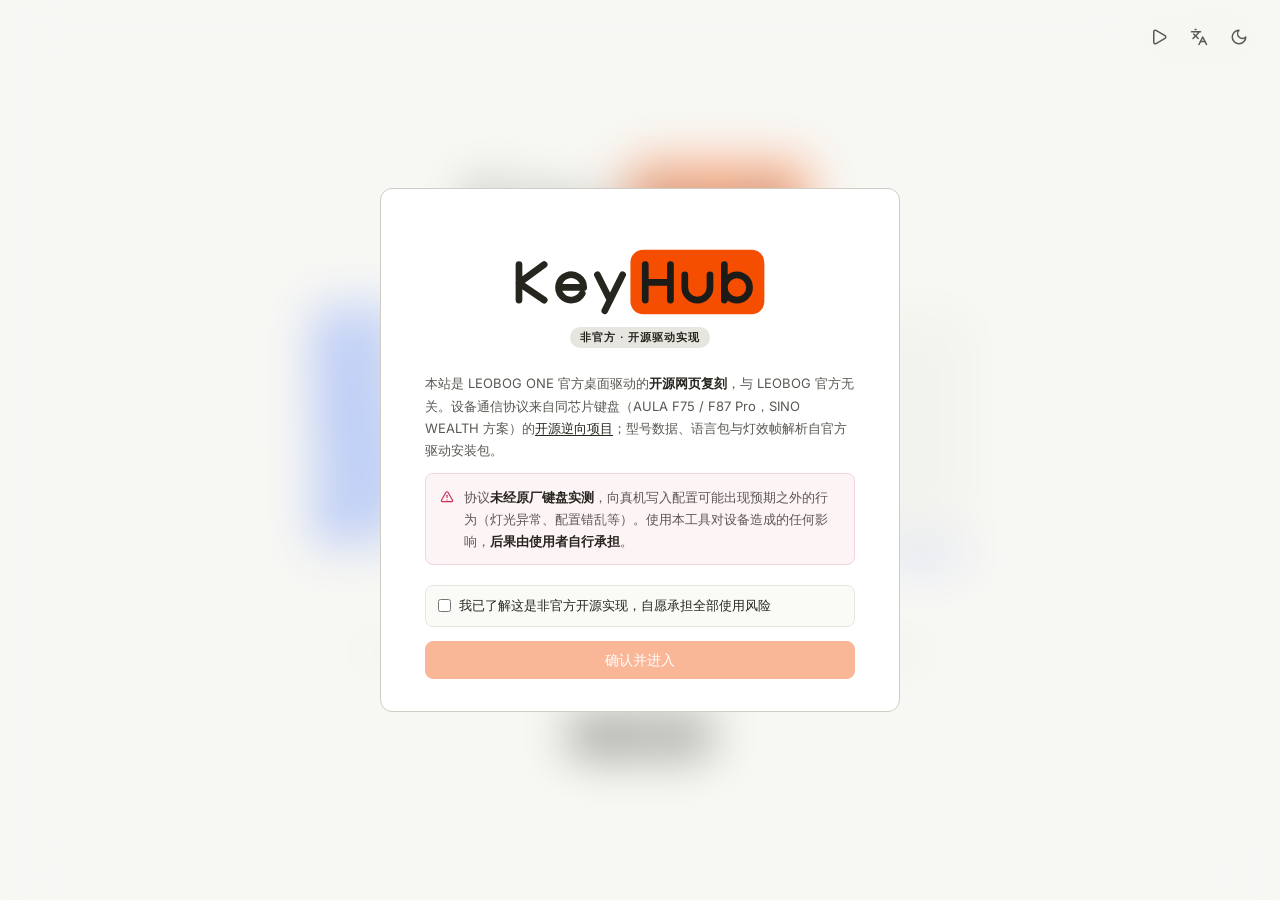
==== index.html @ 7d1648d8 "Initial commit" ====
<!DOCTYPE html>
<html lang="zh-CN">
<head>
<meta charset="UTF-8">
<meta name="viewport" content="width=device-width, initial-scale=1.0">
<title>KeyHub · LEOBOG ONE 网页驱动</title>
<link rel="icon" href="favicon.svg" type="image/svg+xml">
<link rel="icon" href="favicon.ico" sizes="16x24x32x48">
<link rel="apple-touch-icon" href="apple-touch-icon.png">
<link rel="manifest" href="manifest.webmanifest">
<meta name="theme-color" content="#f7f7f4">
<meta name="description" content="KeyHub — LEOBOG ONE 系列键盘的开源网页驱动（非官方），支持 WebHID 真机连接与灯效模拟。">
<link rel="preconnect" href="https://fonts.googleapis.com">
<link rel="preconnect" href="https://fonts.gstatic.com" crossorigin>
<link href="https://fonts.googleapis.com/css2?family=Inter:wght@400;500;600&family=JetBrains+Mono:wght@400;500&display=swap" rel="stylesheet">
<link rel="stylesheet" href="css/app.css">
<script>
// 先于渲染恢复夜间主题，避免暗色用户看到闪白
try {
  if (JSON.parse(localStorage.getItem('leobog-web-v1') || '{}').theme === 'dark')
    document.documentElement.dataset.theme = 'dark';
} catch (e) {}
</script>
</head>
<body>

<!-- 免责声明门：开源说明 + 风险确认，确认后才能进入型号选择。
     结构与各功能弹窗统一（modal-mask 毛玻璃遮罩 + modal 卡片），确认前不提供关闭途径 -->
<div id="gate" class="modal-mask">
  <div class="gate-top">
    <button id="gate-demo" class="icon-btn" type="button" title="演示模式" aria-haspopup="dialog"></button>
    <div class="lang-wrap">
      <button id="gate-lang" class="icon-btn" type="button" title="Language / 语言" aria-haspopup="menu"></button>
      <div class="lang-menu" role="menu">
        <button type="button" class="lang-item" data-lang="zh">简体中文 <span class="ck" data-icon="check"></span></button>
        <button type="button" class="lang-item" data-lang="en">English <span class="ck" data-icon="check"></span></button>
      </div>
    </div>
    <button id="gate-theme" class="icon-btn" type="button" title="日/夜间模式"></button>
  </div>
  <div class="modal gate-card">
    <h1 class="brand-lockup">
      <img src="assets/brand/logo-wide.svg" alt="KeyHub" class="brand-wide only-light">
      <img src="assets/brand/logo-wide-dark.svg" alt="" aria-hidden="true" class="brand-wide only-dark">
    </h1>
    <p class="gate-badge" id="gate-badge">非官方 · 开源驱动实现</p>
    <div class="gate-body">
      <p id="gate-desc">本站是 LEOBOG ONE 官方桌面驱动的<b>开源网页复刻</b>，与 LEOBOG 官方无关。设备通信协议来自同芯片键盘
        （AULA F75 / F87 Pro，SINO WEALTH 方案）的<a href="https://github.com/marcoslor/Aula-F87-Controller"
        target="_blank" rel="noreferrer">开源逆向项目</a>；型号数据、语言包与灯效帧解析自官方驱动安装包。</p>
      <p class="gate-warn"><span data-icon="triangleAlert"></span>
        <span id="gate-warn-text">协议<b>未经原厂键盘实测</b>，向真机写入配置可能出现预期之外的行为（灯光异常、配置错乱等）。
        使用本工具对设备造成的任何影响，<b>后果由使用者自行承担</b>。</span></p>
    </div>
    <label class="gate-agree">
      <input type="checkbox" id="gate-agree">
      <span id="gate-agree-text">我已了解这是非官方开源实现，自愿承担全部使用风险</span>
    </label>
    <button id="gate-enter" class="btn primary" disabled>确认并进入</button>
  </div>
</div>

<!-- 主页：连接中心（键盘动画 + 添加新设备向导）。常驻渲染在底层，门禁页以磨砂玻璃浮于其上 -->
<div id="welcome" class="welcome">
  <div class="welcome-top">
    <button id="welcome-demo" class="icon-btn" type="button" title="演示模式" aria-haspopup="dialog"></button>
    <div class="lang-wrap">
      <button id="welcome-lang" class="icon-btn" type="button" title="Language / 语言" aria-haspopup="menu"></button>
      <div id="lang-menu" class="lang-menu" role="menu">
        <button type="button" class="lang-item" data-lang="zh">简体中文 <span class="ck" data-icon="check"></span></button>
        <button type="button" class="lang-item" data-lang="en">English <span class="ck" data-icon="check"></span></button>
      </div>
    </div>
    <button id="welcome-theme" class="icon-btn" type="button" title="日/夜间模式"></button>
  </div>
  <div class="welcome-inner">
    <div class="welcome-head">
      <h1 class="brand-lockup">
        <img src="assets/brand/logo-wide.svg" alt="KeyHub" class="brand-wide only-light">
        <img src="assets/brand/logo-wide-dark.svg" alt="" aria-hidden="true" class="brand-wide only-dark">
      </h1>
    </div>
    <div id="conn-hero" class="conn-hero"></div>
  </div>
</div>

<!-- 主界面 -->
<div id="app" class="app hidden">
  <aside class="sidebar">
    <svg class="logo" viewBox="0 0 128 128" role="img" aria-label="KeyHub" title="返回型号选择"><rect x="0" y="0" width="128" height="128" rx="28" fill="var(--mark-tile,#26251e)"/><path d="M 10.5 -21.5 L 10.5 89.5 M 10.5 36 L 89.5 -21.5 M 10.5 36 L 89.5 89.5" transform="translate(24.73 32.26) scale(0.227)" fill="none" stroke="var(--mark-key,#f7f7f4)" stroke-width="21" stroke-linecap="round" stroke-linejoin="round"/><path d="M 21 50 L 79 50 M 84.88 68.54 A 39.5 39.5 0 1 1 89.5 50" transform="translate(52.88 32.26) scale(0.227)" fill="none" stroke="var(--mark-key,#f7f7f4)" stroke-width="21" stroke-linecap="round" stroke-linejoin="round"/><path d="M 10.5 10.5 L 50 89.5 M 89.5 10.5 L 33.5 122.5" transform="translate(80.57 32.26) scale(0.227)" fill="none" stroke="var(--mark-key,#f7f7f4)" stroke-width="21" stroke-linecap="round" stroke-linejoin="round"/><rect x="19.72" y="67.96" width="88.56" height="44" rx="11" fill="var(--primary,#f54e00)"/><path d="M 10.5 -21.5 L 10.5 89.5 M 89.5 -21.5 L 89.5 89.5 M 10.5 34 L 89.5 34" transform="translate(29.72 83.27) scale(0.197)" fill="none" stroke="#1c1b18" stroke-width="21" stroke-linecap="round" stroke-linejoin="round"/><path d="M 10.5 10.5 L 10.5 50 M 89.5 50 A 39.5 39.5 0 0 1 10.5 50 M 89.5 50 L 89.5 10.5" transform="translate(54.15 83.27) scale(0.197)" fill="none" stroke="#1c1b18" stroke-width="21" stroke-linecap="round" stroke-linejoin="round"/><path d="M 10.5 -21.5 L 10.5 89.5 M 50 10.5 A 39.5 39.5 0 0 1 50 89.5 A 39.5 39.5 0 0 1 50 10.5" transform="translate(78.58 83.27) scale(0.197)" fill="none" stroke="#1c1b18" stroke-width="21" stroke-linecap="round" stroke-linejoin="round"/></svg>
    <nav id="nav" class="nav"></nav>
    <div class="sidebar-foot">
      <button id="btn-debug" class="dbg-btn" title="HID 控制台">HID</button>
    </div>
  </aside>

  <main class="main">
    <header class="topbar">
      <div class="topbar-model">
        <span id="tb-model-name">—</span>
        <span id="tb-mode" class="tb-mode hidden"></span>
        <span id="tb-model-sub" class="dim"></span>
      </div>
      <div class="topbar-right">
        <div class="lang-wrap">
          <button id="app-lang" class="icon-btn" type="button" title="Language / 语言" aria-haspopup="menu"></button>
          <div class="lang-menu" role="menu">
            <button type="button" class="lang-item" data-lang="zh">简体中文 <span class="ck" data-icon="check"></span></button>
            <button type="button" class="lang-item" data-lang="en">English <span class="ck" data-icon="check"></span></button>
          </div>
        </div>
        <button id="btn-theme" class="icon-btn" title="切换日/夜间模式"></button>
        <button id="btn-back" class="icon-btn" title="返回型号选择"></button>
      </div>
    </header>

    <section class="kb-stage">
      <div class="kb-card"><div id="kb-view"></div></div>
    </section>

    <section id="page" class="page"></section>
  </main>
</div>

<!-- HID 控制台（专业用户调试台：监视/过滤 + 报文构造发送 + 只读探针） -->
<div id="debug-drawer" class="debug-drawer hidden">
  <div class="dbg-head">
    <b>HID 控制台</b>
    <span id="dbg-status" class="dbg-status"></span>
    <span class="dbg-flex"></span>
    <button id="dbg-float" class="ghost-btn" title="悬浮为可拖动小窗"><span data-icon="pip"></span></button>
    <button id="dbg-copy" class="ghost-btn" title="复制可见日志"><span data-icon="copy"></span></button>
    <button id="dbg-dl" class="ghost-btn" title="导出完整日志（.log）"><span data-icon="download"></span></button>
    <button id="dbg-clear" class="ghost-btn" title="清空日志"><span data-icon="eraser"></span></button>
    <button id="dbg-close" class="ghost-btn"><span data-icon="x"></span></button>
  </div>
  <div class="dbg-toolbar">
    <div id="dbg-kinds" class="dbg-kinds"></div>
    <input id="dbg-search" class="inp dbg-search" type="search" placeholder="筛选…">
    <label class="dbg-follow"><input type="checkbox" id="dbg-follow" checked>跟随</label>
    <span id="dbg-count" class="dbg-count"></span>
  </div>
  <pre id="dbg-log" class="dbg-log"></pre>
  <div class="dbg-compose">
    <div class="dbg-row">
      <select id="dbg-mode" class="inp dbg-sel" title="发送模式"></select>
      <select id="dbg-target" class="inp dbg-sel" title="发送目标接口"></select>
      <input id="dbg-input" class="inp dbg-inp" type="text" spellcheck="false" autocomplete="off">
      <button id="dbg-send" class="btn">发送</button>
    </div>
    <div class="dbg-row">
      <span id="dbg-preview" class="dbg-preview"></span>
      <label class="dbg-follow" id="dbg-readback-wrap"><input type="checkbox" id="dbg-readback" checked>读回应答</label>
    </div>
    <div class="dbg-row">
      <span class="dim dbg-quick-label">只读探针</span>
      <span id="dbg-probes" class="dbg-probes"></span>
    </div>
  </div>
</div>

<div id="toast" class="toast hidden"></div>

<script type="module" src="js/main.js"></script>
</body>
</html>
---- css/app.css ----
/* ============================================================
   LEOBOG ONE Web Driver — 主题令牌取自 DESIGN.md（Cursor 编辑风）
   暖奶油画布 · 墨色文字 · Cursor 橙唯一强调 · 细线无阴影
   ============================================================ */
:root {
  /* Surface */
  --canvas: #f7f7f4;
  --canvas-soft: #fafaf7;
  --card: #ffffff;
  --surface-strong: #e6e5e0;
  /* Hairlines */
  --hairline: #e6e5e0;
  --hairline-soft: #efeee8;
  --hairline-strong: #cfcdc4;
  /* Text */
  --ink: #26251e;
  --body: #5a5852;
  --muted: #807d72;
  --muted-soft: #a09c92;
  --on-primary: #ffffff;
  /* Brand & semantic */
  --primary: #f54e00;
  --primary-active: #d04200;
  --mark-tile: #26251e;  /* 侧栏方标 tile（assets/brand/mark-inline.svg 内联用） */
  --mark-key: #f7f7f4;   /* 方标上的 Key 字 */
  --success: #1f8a65;
  --warn: #9a6700;
  --error: #cf2d56;
  /* Type */
  --font-sans: "Inter", "Inter Variable", system-ui, "Helvetica Neue", "PingFang SC", "Microsoft YaHei", sans-serif;
  --font-mono: "JetBrains Mono", ui-monospace, Consolas, monospace;
  /* Radius */
  --r-xs: 4px; --r-sm: 6px; --r-md: 8px; --r-lg: 12px; --r-pill: 9999px;

  color-scheme: light;
}

/* ---------- 夜间主题（暖黑，同一令牌体系） ---------- */
:root[data-theme="dark"] {
  --canvas: #1c1b18;
  --canvas-soft: #22211d;
  --card: #26251f;
  --surface-strong: #3a3830;
  --hairline: #35332c;
  --hairline-soft: #2c2a25;
  --hairline-strong: #4d4a40;
  --ink: #e9e7de;
  --body: #b6b3a8;
  --muted: #8b887d;
  --muted-soft: #6e6b61;
  --on-primary: #ffffff;
  --primary: #ff5c14;
  --primary-active: #ff7238;
  --mark-tile: #3a3830;
  --mark-key: #e9e7de;
  --success: #3dbd8f;
  --warn: #d9a72e;
  --error: #e35d7f;

  color-scheme: dark;
}
* { box-sizing: border-box; margin: 0; padding: 0; user-select: none; }
html, body { height: 100%; }
body {
  background: var(--canvas);
  color: var(--body);
  font: 14px/1.5 var(--font-sans);
  overflow: hidden;
  -webkit-font-smoothing: antialiased;
}
.hidden { display: none !important; }
.dim { color: var(--muted); font-size: 12px; }
svg.ic { flex: none; vertical-align: -2px; }

/* ---------- 控件 ---------- */
.btn {
  display: inline-flex; align-items: center; justify-content: center; gap: 7px;
  background: var(--card);
  color: var(--ink);
  border: 1px solid var(--hairline-strong);
  border-radius: var(--r-md);
  padding: 6px 14px;
  min-height: 32px;
  cursor: pointer;
  font: 500 13px/1 var(--font-sans);
  transition: border-color .12s, background .12s;
}
.btn:hover { border-color: var(--ink); }
.btn:active { background: var(--canvas-soft); }
.btn.primary {
  background: var(--primary);
  border-color: var(--primary);
  color: var(--on-primary);
}
.btn.primary:hover { background: var(--primary-active); border-color: var(--primary-active); }
.btn.danger { color: var(--error); }
.btn.danger:hover { border-color: var(--error); }
.btn:disabled { opacity: .4; cursor: default; pointer-events: none; }
.ghost-btn {
  display: inline-flex; align-items: center; gap: 6px;
  background: none; border: none; color: var(--muted);
  padding: 4px 8px; border-radius: var(--r-sm); cursor: pointer;
  font: 500 13px/1.4 var(--font-sans);
}
.ghost-btn:hover { color: var(--ink); background: var(--surface-strong); }
.sel, .inp {
  background: var(--card); color: var(--ink);
  border: 1px solid var(--hairline-strong); border-radius: var(--r-md);
  padding: 7px 10px; font: 400 13px/1.4 var(--font-sans); outline: none;
  user-select: text;
}
.sel:focus, .inp:focus { border-color: var(--ink); }
input[type="range"] { accent-color: var(--primary); cursor: pointer; }
input[type="checkbox"] { accent-color: var(--primary); }
input[type="color"].color-well {
  padding: 0; border-radius: var(--r-md); overflow: hidden;
}
.color-well::-webkit-color-swatch-wrapper { padding: 0; }
.color-well::-webkit-color-swatch { border: 1px solid var(--hairline-strong); border-radius: var(--r-md); }

/* 滑条行 */
.slider-row { display: flex; align-items: center; gap: 10px; margin: 9px 0; }
.slider-row label { width: 56px; flex: none; font-size: 13px; color: var(--ink); }
.slider-row input[type="range"] { flex: 1; }
.slider-row .val { width: 34px; text-align: center; font: 400 12px var(--font-mono); color: var(--ink); }
.slider-row .btn { min-height: 30px; padding: 4px 10px; }

/* ---------- 免责声明门 ---------- */
/* 门禁即弹窗：与其他功能弹窗共用 modal-mask（毛玻璃遮罩）+ modal（卡片）。
   底下的 #welcome 连接中心常驻渲染，透过毛玻璃隐约可见；确认前遮罩不可点击关闭 */
.gate-top {
  position: absolute; top: 20px; right: 24px;
  display: flex; align-items: center; gap: 6px;
}
.modal.gate-card {
  width: min(600px, calc(100vw - 48px)); min-width: 0;
  max-height: 86vh; overflow: auto;
  padding: 40px 44px 32px;
  text-align: center;
}
.gate-card h1 { margin-top: 20px; }
.gate-card h1 .brand-wide { width: min(250px, 72%); }
.gate-badge {
  display: inline-block;
  font: 600 11px/1.4 var(--font-sans); letter-spacing: 0.88px; text-transform: uppercase;
  padding: 3px 10px; border-radius: var(--r-pill);
  background: var(--surface-strong); color: var(--ink);
  margin-top: 12px;
}
.gate-body { text-align: left; margin-top: 24px; font-size: 13px; line-height: 1.7; color: var(--body); }
.gate-body b { color: var(--ink); }
.gate-body a { color: var(--ink); text-decoration: underline; text-underline-offset: 2px; }
.gate-body a:hover { color: var(--primary); }
.gate-warn {
  display: flex; gap: 10px; align-items: flex-start;
  margin-top: 12px; padding: 12px 14px;
  border: 1px solid #f2d3dc; border-radius: var(--r-md);
  background: #fdf4f6; color: var(--body);
}
:root[data-theme="dark"] .gate-warn { border-color: #5c3543; background: #322028; }
.gate-warn svg.ic { color: var(--error); margin-top: 3px; }
.gate-agree {
  display: flex; gap: 8px; align-items: center;
  margin-top: 20px; padding: 10px 12px;
  border: 1px solid var(--hairline); border-radius: var(--r-md);
  background: var(--canvas-soft);
  font-size: 13px; color: var(--ink);
  cursor: pointer; text-align: left;
}
.gate-agree:hover { border-color: var(--hairline-strong); }
.gate-card .btn.primary { width: 100%; min-height: 38px; margin-top: 14px; font-size: 14px; }

/* ---------- 欢迎页 ---------- */
.welcome {
  height: 100%; overflow: auto;
  position: relative;
  display: flex; flex-direction: column; /* 内容不足一屏时垂直居中，超出时可滚动（margin:auto 不会裁顶） */
  background: var(--canvas);
}
.welcome-top {
  position: absolute; top: 20px; right: 24px;
  display: flex; align-items: center; gap: 6px;
}
/* 右上角统一小图标按钮（演示 / 语言 / 日夜间 / 返回型号）：门禁页、主页、应用顶栏三处共用 */
.icon-btn {
  position: relative;
  display: inline-flex; align-items: center; justify-content: center;
  width: 34px; height: 34px; border: none; border-radius: var(--r-sm);
  background: none; color: var(--body); cursor: pointer;
  transition: color .12s, background .12s;
}
.icon-btn:hover { color: var(--ink); background: var(--surface-strong); }
.lang-wrap { position: relative; }
.lang-menu {
  position: absolute; right: 0; top: calc(100% + 6px);
  display: none; flex-direction: column; gap: 1px;
  min-width: 150px; padding: 4px;
  background: var(--card); border: 1px solid var(--hairline-strong); border-radius: var(--r-md);
  z-index: 30;
}
.lang-menu.open { display: flex; }
.lang-item {
  display: flex; align-items: center; justify-content: space-between; gap: 14px;
  padding: 7px 10px; border: none; background: none; border-radius: var(--r-sm);
  font: 500 13px/1.4 var(--font-sans); color: var(--body); cursor: pointer; text-align: left;
}
.lang-item:hover { background: var(--canvas-soft); color: var(--ink); }
.lang-item.on { color: var(--ink); }
.lang-item .ck { visibility: hidden; color: var(--ink); display: inline-flex; }
.lang-item.on .ck { visibility: visible; }
.welcome-inner { width: 100%; max-width: 1128px; margin: auto; padding: 44px 24px 52px; }
.welcome-head { text-align: center; margin-bottom: 40px; }
/* 品牌横标（assets/brand/logo-wide.svg，浅/深底两版随主题切换） */
.brand-lockup { margin: 0; }
.brand-wide { display: block; width: min(340px, 82%); height: auto; margin: 0 auto; }
.only-dark { display: none; }
:root[data-theme="dark"] .only-light { display: none; }
:root[data-theme="dark"] .only-dark { display: block; }
.welcome-head .brand-lockup { margin-top: 26px; }

/* ---------- 主页连接中心（添加新设备） ---------- */
.conn-hero { display: flex; flex-direction: column; align-items: center; text-align: center; }
.conn-visual { width: min(680px, 100%); }
.conn-visual canvas { display: block; width: 100%; }
.conn-actions { display: flex; flex-direction: column; align-items: center; gap: 10px; margin-top: 32px; }
.conn-cta {
  display: inline-flex; align-items: center; justify-content: center; gap: 8px;
  background: var(--ink); color: var(--canvas);
  border: none; border-radius: var(--r-pill);
  padding: 11px 26px; min-height: 40px; cursor: pointer;
  font: 600 14px/1 var(--font-sans);
  transition: transform .12s, background .12s;
}
.conn-cta:hover:not(:disabled) { transform: translateY(-1px); background: color-mix(in srgb, var(--ink) 86%, var(--canvas)); }
.conn-cta:disabled { opacity: .65; cursor: default; }
.conn-title { color: var(--ink); font: 600 20px/1.4 var(--font-sans); letter-spacing: -0.2px; margin-top: 28px; }
.conn-hint { color: var(--muted); font-size: 13px; line-height: 1.7; max-width: 580px; margin-top: 8px; }
/* 有设备态：提示跟在 CTA 后作脚注，与按钮拉开一档 */
.conn-actions + .conn-hint { margin-top: 12px; }

/* 设备卡片列表（主页已添加的设备） */
.device-grid {
  display: flex; flex-wrap: wrap; justify-content: center;
  gap: 20px; width: min(1240px, 100%);
}
.device-card {
  flex: 1 1 400px; max-width: 620px;
  background: var(--card); border: 1px solid var(--hairline); border-radius: var(--r-lg);
  overflow: hidden; cursor: pointer; transition: border-color .15s;
}
.device-card:hover { border-color: var(--ink); }
.dc-img {
  height: 300px; display: flex; align-items: center; justify-content: center;
  background: var(--canvas-soft); border-bottom: 1px solid var(--hairline-soft);
}
.dc-img img { max-height: 84%; max-width: 84%; object-fit: contain; }
.dc-body { padding: 18px 20px 16px; }
.dc-top { display: flex; align-items: center; justify-content: space-between; gap: 8px; }
.dc-title { display: flex; align-items: baseline; gap: 9px; min-width: 0; flex: 1; }
.dc-name { color: var(--ink); font: 600 20px/1.3 var(--font-sans); flex: none; }
/* 演示设备卡片标签：与普通卡片同款式，仅多一枚中性小药丸 */
.dc-tag {
  flex: none; padding: 2px 8px; border-radius: var(--r-pill);
  background: var(--surface-strong); color: var(--ink);
  font: 500 11px/1.4 var(--font-sans);
}
/* 顶栏会话模式标签：演示会话（模拟器）显示，真机会话隐藏——与卡片演示标签同款式 */
.tb-mode {
  flex: none; padding: 2px 8px; border-radius: var(--r-pill);
  background: var(--surface-strong); color: var(--ink);
  font: 500 11px/1.4 var(--font-sans);
}
.dc-x {
  display: inline-flex; align-items: center; justify-content: center;
  width: 26px; height: 26px; border: none; border-radius: var(--r-sm);
  background: none; color: var(--muted); cursor: pointer;
  opacity: 0; transition: opacity .12s, color .12s, background .12s;
}
.device-card:hover .dc-x { opacity: 1; }
.dc-x:hover { color: var(--error); background: var(--surface-strong); }
.dc-meta { display: flex; align-items: center; gap: 10px; margin-top: 10px; }
.dc-icons { display: inline-flex; align-items: center; gap: 10px; color: var(--ink); flex: none; }
.dc-batt { display: inline-flex; align-items: center; gap: 4px; color: var(--muted); }
.dc-batt .dc-batt-pct { font: 500 12px/1 var(--font-mono); }
.dc-sub { color: var(--muted); font-size: 13px; overflow: hidden; text-overflow: ellipsis; white-space: nowrap; min-width: 0; }

/* ---------- 添加设备向导 ---------- */
/* max-width 必须显式覆盖 .modal 的 520px，否则 width:min(680px,…) 被压住不生效 */
.modal.wizard {
  position: relative; width: min(680px, 94vw); max-width: min(680px, 94vw);
  max-height: 86vh; overflow: auto; padding: 24px;
}
.wizard h4 { display: flex; align-items: center; justify-content: space-between; }
.wiz-note { color: var(--body); font-size: 13px; line-height: 1.6; margin: -4px 0 0; }
/* 向导右上角 HID 日志气泡：锚在弹窗头部下方，盖在型号网格上 */
.bug-bubble {
  position: absolute; top: 48px; right: 16px; z-index: 5;
  width: min(460px, calc(100% - 32px));
  display: flex; flex-direction: column;
  background: var(--card); border: 1px solid var(--hairline-strong); border-radius: var(--r-md);
}
.bug-head { display: flex; align-items: center; gap: 8px; padding: 7px 8px 7px 14px; border-bottom: 1px solid var(--hairline); }
.bug-head b { color: var(--ink); font: 600 11px/1.4 var(--font-sans); letter-spacing: 0.88px; text-transform: uppercase; }
.bug-log { flex: none; height: 280px; }
.ghost-btn.on { color: var(--primary); }
.wiz-step { margin-top: 20px; }
.wiz-label {
  display: flex; align-items: center; gap: 8px; margin-bottom: 12px;
  color: var(--ink); font: 600 11px/1.4 var(--font-sans);
  letter-spacing: 0.88px; text-transform: uppercase;
}
.step-no {
  display: inline-flex; align-items: center; justify-content: center;
  width: 17px; height: 17px; border-radius: 50%;
  background: var(--ink); color: var(--canvas);
  font: 600 10px/1 var(--font-sans); font-style: normal; letter-spacing: 0;
}
.wiz-models { display: grid; grid-template-columns: repeat(auto-fill, minmax(168px, 1fr)); gap: 10px; }
.wiz-model {
  display: flex; flex-direction: column; align-items: center; gap: 2px;
  padding: 12px 8px 11px; cursor: pointer;
  background: var(--canvas-soft); border: 1px solid var(--hairline); border-radius: var(--r-md);
  font-family: inherit;
}
.wiz-model img { height: 52px; object-fit: contain; border-radius: var(--r-xs); }
.wiz-model b { color: var(--ink); font: 600 13px/1.5 var(--font-sans); }
.wiz-model span { color: var(--muted); font-size: 11px; text-align: center; }
.wiz-model:hover { border-color: var(--hairline-strong); }
.wiz-model.on { border-color: var(--ink); outline: 1px solid var(--ink); background: var(--card); }
.wiz-model.hot { border-color: var(--primary); }
.conn-spin {
  width: 14px; height: 14px; border-radius: 50%;
  border: 2px solid color-mix(in srgb, var(--canvas) 30%, transparent);
  border-top-color: var(--canvas);
  animation: conn-rot .7s linear infinite;
}
@keyframes conn-rot { to { transform: rotate(360deg); } }

/* 手动向导连接状态行（重连后刷新） */
.wiz-conn { display: flex; align-items: center; gap: 10px; color: var(--muted); font-size: 12px; margin-top: -2px; }
.wiz-conn .dc-icons { color: var(--ink); }

/* 识别结果确认框 */
.cfm-body { display: flex; gap: 18px; align-items: center; }
.cfm-img {
  width: 200px; height: 120px; flex: none;
  display: flex; align-items: center; justify-content: center;
  background: var(--canvas-soft); border: 1px solid var(--hairline); border-radius: var(--r-md);
}
.cfm-img img { max-width: 90%; max-height: 90%; object-fit: contain; }
.cfm-info { display: flex; flex-direction: column; gap: 5px; min-width: 0; }
.cfm-name { color: var(--ink); font: 600 18px/1.3 var(--font-sans); }
.cfm-kv { display: flex; align-items: center; gap: 10px; margin-top: 2px; }
.cfm-name-str { color: var(--muted); font-size: 12px; margin-top: 2px; overflow: hidden; text-overflow: ellipsis; white-space: nowrap; }
.wiz-chans { display: flex; flex-direction: column; gap: 6px; }
.wiz-chan {
  display: flex; align-items: center; gap: 9px;
  padding: 9px 12px; cursor: pointer;
  background: var(--canvas-soft); border: 1px solid var(--hairline); border-radius: var(--r-md);
  font-size: 13px; color: var(--ink);
}
.wiz-chan:hover { border-color: var(--hairline-strong); }
.wiz-chan.on, .wiz-chan:has(input:checked) { border-color: var(--ink); }
.wiz-chan input { accent-color: var(--primary); margin: 0; }
.wiz-chan .wc-desc { margin-left: auto; color: var(--muted); font: 400 11px/1.5 var(--font-mono); text-align: right; }
.wiz-chan.off { opacity: .55; cursor: default; }
.wiz-warn { margin-bottom: 8px; font-size: 12px; }
.wiz-foot { display: flex; align-items: center; gap: 8px; margin-top: 24px; }

/* ---------- 主布局 ---------- */
.app { display: flex; height: 100%; }
.sidebar {
  width: 64px; flex: none; background: var(--canvas);
  border-right: 1px solid var(--hairline);
  display: flex; flex-direction: column; align-items: center;
  padding: 12px 0;
}
.logo { /* 侧栏品牌方标：内联 SVG（assets/brand/mark-inline.svg 的拷贝），tile/字色随主题 */
  width: 38px; height: 38px;
  cursor: pointer; margin-bottom: 20px; display: block;
}
.nav { flex: 1; display: flex; flex-direction: column; gap: 4px; width: 100%; align-items: center; }
.nav-btn {
  width: 52px; height: 48px; border: none; border-radius: var(--r-md);
  background: none; color: var(--muted); cursor: pointer;
  display: flex; flex-direction: column; align-items: center; justify-content: center; gap: 3px;
  font: 500 10px/1 var(--font-sans);
}
.nav-btn svg.ic { width: 18px; height: 18px; }
.nav-btn:hover { color: var(--ink); background: var(--surface-strong); }
.nav-btn.on { color: var(--canvas); background: var(--ink); }
.sidebar-foot { display: flex; flex-direction: column; align-items: center; gap: 8px; padding-top: 8px; }
.dbg-btn {
  width: 52px; border: 1px solid var(--hairline); background: none; color: var(--muted);
  border-radius: var(--r-md); font: 600 11px/1 var(--font-mono); padding: 8px 0; cursor: pointer;
}
.dbg-btn:hover, .dbg-btn.on { color: var(--ink); border-color: var(--ink); }

.main { flex: 1; display: flex; flex-direction: column; min-width: 0; }
.topbar {
  height: 56px; flex: none; display: flex; align-items: center; justify-content: space-between;
  padding: 0 20px; border-bottom: 1px solid var(--hairline); background: var(--canvas);
}
.topbar-model { display: flex; align-items: baseline; gap: 10px; }
.topbar-model #tb-model-name { color: var(--ink); font: 600 16px/1.4 var(--font-sans); }
.topbar-right { display: flex; align-items: center; gap: 10px; }

/* 键盘展示卡片（ide-mockup-card 语义：白卡 + 细线 + 12px 圆角，无阴影） */
.kb-stage {
  flex: 1; min-height: 0; display: flex; align-items: center; justify-content: center;
  background: var(--canvas); position: relative; padding: 20px; overflow: auto;
}
.kb-card {
  background: var(--card);
  border: 1px solid var(--hairline);
  border-radius: var(--r-lg);
  padding: 20px;
  max-width: 100%; max-height: 100%;
  display: flex; align-items: center; justify-content: center;
}
#kb-view {
  display: flex; align-items: center; justify-content: center;
  min-height: 0;
}
.kb-view { position: relative; }
.kb-view img.kb-img { display: block; width: 100%; height: 100%; user-select: none; -webkit-user-drag: none; border-radius: var(--r-sm); }
.kb-view canvas { position: absolute; inset: 0; width: 100%; height: 100%; pointer-events: none; } /* canvas 有固有尺寸，inset:0 不会自动拉伸，必须显式 100% */
.kb-view .klayer { position: absolute; top: 0; left: 0; transform-origin: 0 0; } /* 尺寸=底图原始像素，由 render.js 按 s 整体 scale */
.kkey { position: absolute; border-radius: 4px; cursor: pointer; }
.kkey:hover { outline: 1.5px solid rgba(38,37,30,.75); outline-offset: -1.5px; }
.kkey.sel { outline: 2px solid var(--primary); outline-offset: -2px; }
.kkey.paint:hover { outline-color: var(--primary); }
.kkey.fnmark::after {
  content: attr(data-fn); position: absolute; left: 50%; bottom: 1px; transform: translateX(-50%);
  font: 600 8px/1.2 var(--font-sans); color: var(--ink); background: rgba(247,247,244,.85);
  padding: 0 2px; border-radius: 2px; pointer-events: none; white-space: nowrap; max-width: 100%; overflow: hidden;
}
.kb-hint {
  position: absolute; left: 50%; bottom: 8px; transform: translateX(-50%);
  background: var(--ink); color: var(--canvas); font-size: 11px;
  padding: 3px 10px; border-radius: var(--r-pill); pointer-events: none; white-space: nowrap;
}

/* ---------- 功能面板 ---------- */
.page {
  flex: none; height: 320px; background: var(--canvas);
  border-top: 1px solid var(--hairline); overflow: auto;
}
.page-inner { padding: 16px 20px; height: 100%; display: flex; flex-direction: column; }
.page h3 {
  color: var(--ink); font: 600 11px/1.4 var(--font-sans);
  letter-spacing: 0.88px; text-transform: uppercase;
  margin-bottom: 10px;
}
.cols { display: flex; gap: 28px; flex-wrap: wrap; min-height: 0; }
.col { min-width: 200px; }
.col.wide { flex: 1; }
/* 灯光页：调节列定宽防滑条被拉长；颜色列收缩到内容宽 */
.light-cols .col-color { flex: none; min-width: 0; }
.light-cols .col-adjust { flex: none; width: 300px; min-width: 0; }

/* 灯效列表 */
.fx-list { display: flex; flex-direction: column; gap: 2px; max-height: 250px; overflow: auto; width: 176px; }
.fx-item {
  display: flex; align-items: center; justify-content: space-between; gap: 6px;
  padding: 5px 10px; border-radius: var(--r-sm); cursor: pointer;
  font-size: 13px; color: var(--ink);
}
.fx-item:hover { background: var(--canvas-soft); }
.fx-item.on { background: var(--ink); color: var(--canvas); }
.fx-item.on .fxfw { color: var(--muted-soft); }
.fx-item .fxfw { color: var(--muted-soft); font: 400 10px var(--font-mono); margin-left: auto; }

/* 色板 */
.swatches { display: grid; grid-template-columns: repeat(8, 22px); gap: 5px; margin: 8px 0; }
.sw { width: 22px; height: 22px; border-radius: var(--r-xs); cursor: pointer; border: 1px solid var(--hairline-strong); }
.sw:hover { border-color: var(--ink); }
.sw.on { outline: 2px solid var(--ink); outline-offset: 1px; }
.color-line { display: flex; align-items: center; gap: 12px; transition: opacity .15s; }
/* 炫彩接管调色盘时的禁用态：不可点击，悬停有 title 提示 */
.color-line.disabled { opacity: .35; pointer-events: none; }
.color-well { width: 46px; height: 32px; border-radius: var(--r-md); cursor: pointer; }
.toggle { display: flex; align-items: center; gap: 6px; cursor: pointer; font-size: 13px; color: var(--ink); }
/* 拨动开关（炫彩等）：取代裸复选框 */
.switch {
  appearance: none; -webkit-appearance: none;
  position: relative; width: 34px; height: 20px; margin: 0; flex: none;
  background: var(--surface-strong); border-radius: var(--r-pill);
  cursor: pointer; transition: background .15s;
}
.switch::after {
  content: ''; position: absolute; top: 2px; left: 2px;
  width: 16px; height: 16px; border-radius: 50%;
  background: var(--card); transition: transform .15s;
}
.switch:checked { background: var(--primary); }
.switch:checked::after { transform: translateX(14px); }
.switch:focus-visible { outline: 2px solid var(--ink); outline-offset: 2px; }

/* 选项卡 */
.tabs { display: flex; gap: 2px; margin-bottom: 10px; flex-wrap: wrap; }
.tab {
  padding: 5px 14px; font: 500 12px/1.4 var(--font-sans); cursor: pointer; border-radius: var(--r-sm);
  background: none; color: var(--muted); border: 1px solid transparent;
}
.tab:hover { color: var(--ink); }
.tab.on { background: var(--ink); color: var(--canvas); }

/* 按键功能面板 */
.assign-grid { display: grid; grid-template-columns: repeat(auto-fill, minmax(74px, 1fr)); gap: 4px; max-height: 190px; overflow: auto; padding-right: 4px; }
.assign-key {
  padding: 6px 2px; text-align: center; font-size: 12px; border-radius: var(--r-sm);
  background: var(--card); border: 1px solid var(--hairline); cursor: pointer; color: var(--ink);
}
.assign-key:hover { border-color: var(--ink); }
.assign-key.on { background: var(--ink); border-color: var(--ink); color: var(--canvas); }
/* 按键页单列布局：标题行（层标签+操作）/ 分类标签行（右侧当前选择）/ 全宽网格 */
.keys-head { display: flex; align-items: center; gap: 8px; flex-wrap: wrap; }
.keys-head h3 { margin-bottom: 0; }
.keys-head .tabs { margin-bottom: 0; }
.keys-sub { display: flex; align-items: center; gap: 12px; margin-bottom: 8px; }
.keys-sub .tabs { margin-bottom: 0; flex: 1; min-width: 0; }
.keys-sub .dim { flex: none; max-width: 42%; overflow: hidden; text-overflow: ellipsis; white-space: nowrap; }
.keys-note { margin-top: 8px; overflow: hidden; text-overflow: ellipsis; white-space: nowrap; }

/* 宏 */
.macro-wrap { display: flex; gap: 24px; height: 100%; min-height: 0; }
/* 左列：标题 + 新建按钮 + 列表，纵向弹性占满，不再靠 max-height 硬裁 */
.macro-side { width: 190px; flex: none; display: flex; flex-direction: column; min-height: 0; }
.macro-side .btn { width: 100%; margin-bottom: 8px; }
.macro-list { flex: 1; min-height: 0; display: flex; flex-direction: column; gap: 4px; overflow: auto; }
.macro-item { padding: 8px 12px; border-radius: var(--r-sm); cursor: pointer; font-size: 13px; display: flex; justify-content: space-between; align-items: center; gap: 6px; color: var(--ink); }
.macro-item:hover { background: var(--canvas-soft); }
.macro-item.on { background: var(--ink); color: var(--canvas); }
.macro-item .mi-x { color: inherit; opacity: .5; padding: 0 3px; cursor: pointer; display: inline-flex; }
.macro-item .mi-x:hover { opacity: 1; color: var(--error); }
.macro-editor { flex: 1; min-width: 0; display: flex; flex-direction: column; }
.macro-tools { display: flex; gap: 8px; margin-bottom: 8px; flex-wrap: wrap; align-items: center; }
.rec-on { color: var(--error) !important; border-color: var(--error) !important; animation: blink 1s infinite; }
@keyframes blink { 50% { opacity: .45; } }
.macro-events { flex: 1; overflow: auto; background: var(--card); border: 1px solid var(--hairline); border-radius: var(--r-md); padding: 6px 0; }
.mev { display: grid; grid-template-columns: 64px 84px 1fr 30px; gap: 10px; padding: 5px 14px; font-size: 12px; align-items: center; color: var(--ink); }
.mev:nth-child(odd) { background: var(--canvas-soft); }
.mev .t { color: var(--muted); font: 400 11px var(--font-mono); }
.mev .act-dn { color: var(--success); } .mev .act-up { color: var(--body); } .mev .act-dly { color: var(--muted); }
.mev input { width: 58px; background: var(--card); border: 1px solid var(--hairline-strong); color: var(--ink); border-radius: var(--r-xs); font-size: 11px; padding: 1px 4px; }
.mev .mev-x { visibility: hidden; color: var(--muted); cursor: pointer; text-align: center; display: inline-flex; justify-content: center; }
.mev:hover .mev-x { visibility: visible; } .mev .mev-x:hover { color: var(--error); }

/* 设备设置 */
.set-grid {
  display: grid; grid-template-columns: repeat(3, 1fr);
  gap: 20px; flex: 1; align-content: center; /* 撑满面板高度并垂直居中，吃掉底部死空间 */
}
/* 三卡片：窄窗口直接单列，避免 2+1 孤行 */
@media (max-width: 1020px) { .set-grid { grid-template-columns: 1fr; } }
.set-card { background: var(--card); border: 1px solid var(--hairline); border-radius: var(--r-lg); padding: 18px 20px; }
.set-card h4 {
  display: flex; align-items: center; gap: 7px;
  color: var(--ink); font: 600 11px/1.4 var(--font-sans);
  letter-spacing: 0.88px; text-transform: uppercase; margin-bottom: 12px;
}
.set-card h4 svg.ic { color: var(--muted); }
.kv { display: flex; justify-content: space-between; align-items: center; gap: 8px; font-size: 13px; padding: 5px 0; }
.kv .k { color: var(--muted); flex: none; }
.kv span:last-child { color: var(--ink); text-align: right; }
.kv .v-mono { font: 500 12px/1.5 var(--font-mono); letter-spacing: -0.2px; }
.kv .btn { min-height: 26px; padding: 3px 10px; font-size: 12px; }
/* 连接状态药丸：灰点=演示模式，绿点=真机已连接 */
.kv-pill { display: inline-flex; align-items: center; gap: 6px; white-space: nowrap; }
.kv-pill::before { content: ''; width: 7px; height: 7px; border-radius: 50%; background: var(--muted-soft); flex: none; }
.kv-pill.ok::before { background: var(--success); }
/* 设备设置滑块行：定宽三列（标签/滑块/挡位值），滑块不随卡片拉长，各行下发按钮右对齐 */
.set-card .slider-row { margin: 10px 0; }
.set-card .slider-row label { width: 72px; flex: none; }
.set-card .slider-row input[type="range"] { flex: none; width: 140px; }
.set-card .slider-row .val { width: 60px; flex: none; text-align: right; }
.btn-row { display: flex; gap: 8px; flex-wrap: wrap; margin-top: 12px; }

/* ---------- HID 控制台 ---------- */
.debug-drawer {
  position: fixed; left: 64px; right: 0; bottom: 0; height: 300px;
  background: var(--card); border-top: 1px solid var(--hairline-strong);
  display: flex; flex-direction: column; z-index: 50;
}
.dbg-head { display: flex; align-items: center; gap: 10px; padding: 8px 16px; border-bottom: 1px solid var(--hairline); }
.dbg-head b { color: var(--ink); font: 600 11px/1.4 var(--font-sans); letter-spacing: 0.88px; text-transform: uppercase; }
.dbg-head .dbg-flex { flex: 1; }
/* 连接状态徽标 */
.dbg-status { display: flex; align-items: center; gap: 6px; min-width: 0; overflow: hidden; }
.dbg-chip {
  display: inline-flex; align-items: center; gap: 5px; flex: none;
  border: 1px solid var(--hairline); border-radius: var(--r-pill); padding: 1px 8px;
  font: 500 11px/1.5 var(--font-mono); color: var(--body); white-space: nowrap;
}
.dbg-chip::before { content: ''; width: 6px; height: 6px; border-radius: 50%; background: var(--muted-soft); }
.dbg-chip.wired::before, .dbg-chip.wifi::before { background: var(--success); }
/* 工具栏：级别徽标 + 搜索 + 跟随 */
.dbg-toolbar { display: flex; align-items: center; gap: 8px; padding: 6px 16px; border-bottom: 1px solid var(--hairline); }
.dbg-kinds { display: flex; gap: 4px; flex-wrap: wrap; }
.dbg-kind {
  display: inline-flex; align-items: center; gap: 5px;
  border: 1px solid var(--hairline); background: var(--card); border-radius: var(--r-pill);
  padding: 2px 8px; font: 500 11px/1.4 var(--font-sans); color: var(--muted); cursor: pointer;
}
.dbg-kind .dot { width: 7px; height: 7px; border-radius: 50%; background: var(--muted-soft); }
.dbg-kind.on { color: var(--ink); border-color: var(--hairline-strong); }
.dbg-kind.tx .dot { background: var(--primary); }
.dbg-kind.rx .dot { background: var(--ink); }
.dbg-kind.in .dot { background: var(--muted); }
.dbg-kind.ok .dot { background: var(--success); }
.dbg-kind.warn .dot { background: var(--warn); }
.dbg-kind.er .dot { background: var(--error); }
.dbg-kind:not(.on) { opacity: .5; }
.dbg-search { width: 130px; min-height: 24px; padding: 2px 8px; font-size: 12px; }
.dbg-follow { display: flex; align-items: center; gap: 4px; font-size: 12px; color: var(--muted); cursor: pointer; white-space: nowrap; }
.dbg-follow input { accent-color: var(--primary); }
.dbg-count { margin-left: auto; font: 400 11px var(--font-mono); color: var(--muted-soft); white-space: nowrap; }
/* 日志区（六个级别的方向/语义配色） */
.dbg-log { flex: 1; overflow: auto; padding: 8px 16px; font: 400 12px/1.7 var(--font-mono); color: var(--body); user-select: text; white-space: pre-wrap; background: var(--canvas-soft); }
.dbg-log .tx { color: var(--primary); }
.dbg-log .rx { color: var(--ink); }
.dbg-log .in { color: var(--muted); }
.dbg-log .ok { color: var(--success); }
.dbg-log .warn { color: var(--warn); }
.dbg-log .er { color: var(--error); }
/* 报文构造器 + 只读探针 */
.dbg-compose { display: flex; flex-direction: column; gap: 6px; padding: 8px 16px; border-top: 1px solid var(--hairline); }
.dbg-row { display: flex; align-items: center; gap: 8px; min-width: 0; }
.dbg-sel { width: auto; max-width: 300px; min-height: 28px; padding: 2px 6px; font: 400 12px var(--font-mono); }
.dbg-inp { flex: 1; min-width: 120px; min-height: 28px; padding: 3px 8px; font: 400 12px var(--font-mono); }
#dbg-send { min-height: 28px; padding: 4px 14px; }
.dbg-preview { flex: 1; min-width: 0; font: 400 11px/1.4 var(--font-mono); color: var(--muted); white-space: nowrap; overflow: hidden; text-overflow: ellipsis; cursor: help; }
.dbg-preview.err { color: var(--error); }
.dbg-quick-label { flex: none; font-size: 11px; }
.dbg-probes { display: flex; gap: 6px; flex-wrap: wrap; }
.dbg-probe { min-height: 24px; padding: 2px 10px; font-size: 12px; }
/* 悬浮小窗：一键脱离底部抽屉，按住表头全页面拖动 */
.debug-drawer.float {
  left: auto; right: auto; bottom: auto;
  width: min(680px, calc(100vw - 48px));
  height: min(500px, 72vh);
  border: 1px solid var(--hairline-strong); border-radius: var(--r-md);
}
.debug-drawer.float .dbg-head { cursor: grab; touch-action: none; user-select: none; }
.debug-drawer.float .dbg-head:active { cursor: grabbing; }

/* ---------- 弹层 / 提示 ---------- */
.toast {
  position: fixed; top: 64px; left: 50%; transform: translateX(-50%);
  background: var(--card); border: 1px solid var(--hairline-strong); color: var(--ink);
  padding: 9px 18px; border-radius: var(--r-md); z-index: 99; font-size: 13px;
}
.toast.err { border-color: var(--error); color: var(--error); }
/* 弹窗遮罩：与门禁页同款高斯模糊毛玻璃（画布色调 + blur），不支持 backdrop-filter 时退回压暗 */
.modal-mask {
  position: fixed; inset: 0; z-index: 60;
  display: flex; align-items: center; justify-content: center;
  background: rgba(38,37,30,.35);
  background: color-mix(in srgb, var(--canvas) 55%, transparent);
  -webkit-backdrop-filter: blur(24px) saturate(1.15);
  backdrop-filter: blur(24px) saturate(1.15);
}
.modal { background: var(--card); border: 1px solid var(--hairline-strong); border-radius: var(--r-lg); min-width: 340px; max-width: 520px; padding: 20px; }
.modal h4 { color: var(--ink); font: 600 16px/1.4 var(--font-sans); margin-bottom: 12px; }
.modal .m-foot { display: flex; justify-content: flex-end; gap: 8px; margin-top: 16px; }

/* 色轮弹层 */
.wheel-pop { position: fixed; z-index: 70; background: var(--card); border: 1px solid var(--hairline-strong); border-radius: var(--r-lg); padding: 12px; }
.wheel-pop canvas { cursor: crosshair; border-radius: 50%; }
.wheel-pop .wp-row { display: flex; gap: 8px; margin-top: 8px; align-items: center; }

::-webkit-scrollbar { width: 8px; height: 8px; }
::-webkit-scrollbar-thumb { background: var(--hairline-strong); border-radius: var(--r-pill); }
::-webkit-scrollbar-thumb:hover { background: var(--muted-soft); }
::-webkit-scrollbar-track { background: transparent; }
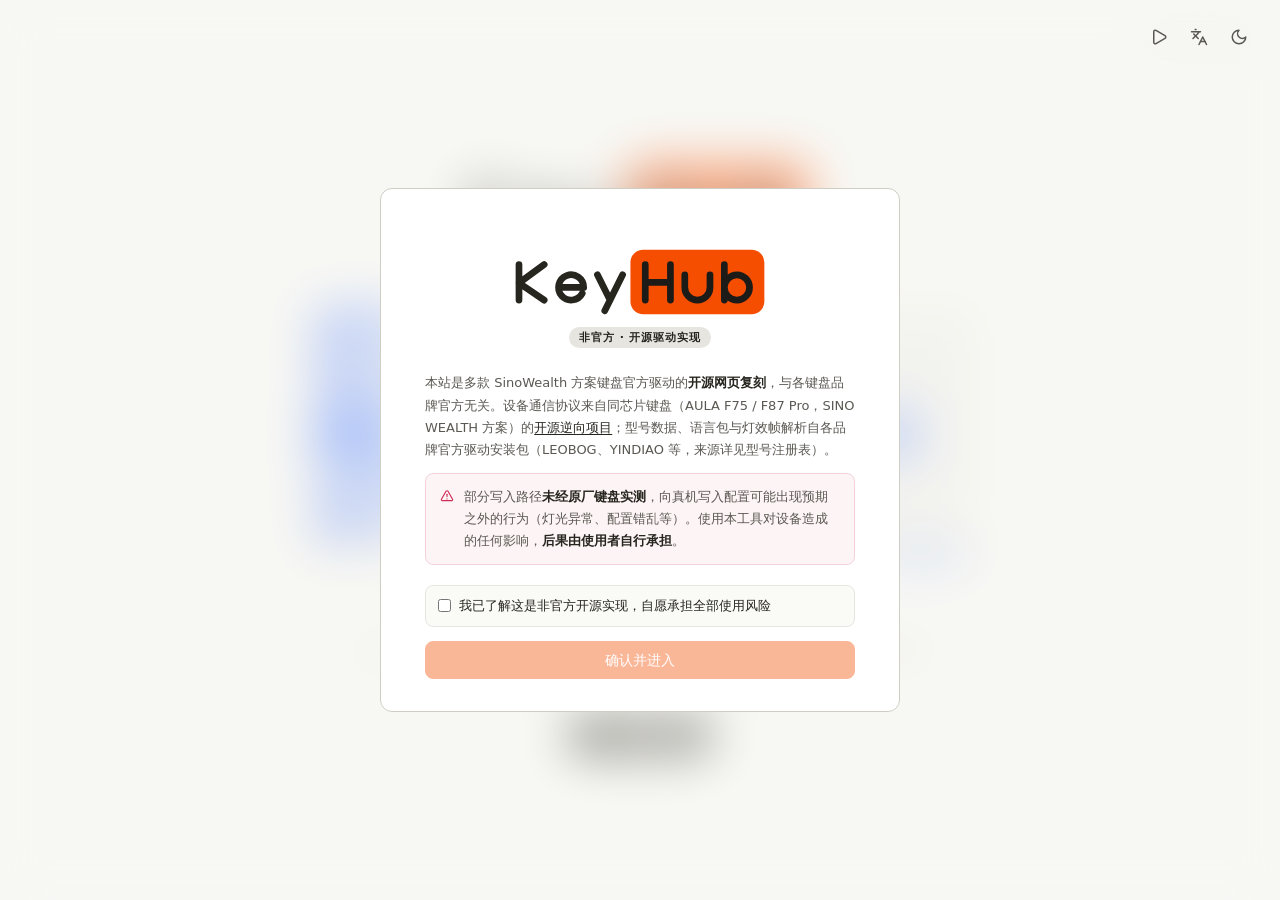
==== commit 18abd838: "Add K65 screen page, model registry docs/CI, and device-layer overhaul - Screen page (js/pages/scree" ====
--- a/index.html
+++ b/index.html
@@ -3,16 +3,13 @@
 <head>
 <meta charset="UTF-8">
 <meta name="viewport" content="width=device-width, initial-scale=1.0">
-<title>KeyHub · LEOBOG ONE 网页驱动</title>
+<title>KeyHub · 键盘网页驱动（开源社区版）</title>
 <link rel="icon" href="favicon.svg" type="image/svg+xml">
 <link rel="icon" href="favicon.ico" sizes="16x24x32x48">
 <link rel="apple-touch-icon" href="apple-touch-icon.png">
 <link rel="manifest" href="manifest.webmanifest">
 <meta name="theme-color" content="#f7f7f4">
-<meta name="description" content="KeyHub — LEOBOG ONE 系列键盘的开源网页驱动（非官方），支持 WebHID 真机连接与灯效模拟。">
-<link rel="preconnect" href="https://fonts.googleapis.com">
-<link rel="preconnect" href="https://fonts.gstatic.com" crossorigin>
-<link href="https://fonts.googleapis.com/css2?family=Inter:wght@400;500;600&family=JetBrains+Mono:wght@400;500&display=swap" rel="stylesheet">
+<meta name="description" content="KeyHub — SinoWealth 方案键盘的开源网页驱动（非官方）：WebHID 真机连接、灯效/改键/宏，型号注册表社区共建（LEOBOG、YINDIAO 等）。">
 <link rel="stylesheet" href="css/app.css">
 <script>
 // 先于渲染恢复夜间主题，避免暗色用户看到闪白
@@ -26,7 +23,7 @@
 
 <!-- 免责声明门：开源说明 + 风险确认，确认后才能进入型号选择。
      结构与各功能弹窗统一（modal-mask 毛玻璃遮罩 + modal 卡片），确认前不提供关闭途径 -->
-<div id="gate" class="modal-mask">
+<div id="gate" class="modal-mask" role="dialog" aria-modal="true" aria-label="免责声明 / Disclaimer">
   <div class="gate-top">
     <button id="gate-demo" class="icon-btn" type="button" title="演示模式" aria-haspopup="dialog"></button>
     <div class="lang-wrap">
@@ -45,11 +42,11 @@
     </h1>
     <p class="gate-badge" id="gate-badge">非官方 · 开源驱动实现</p>
     <div class="gate-body">
-      <p id="gate-desc">本站是 LEOBOG ONE 官方桌面驱动的<b>开源网页复刻</b>，与 LEOBOG 官方无关。设备通信协议来自同芯片键盘
+      <p id="gate-desc">本站是多款 SinoWealth 方案键盘官方驱动的<b>开源网页复刻</b>，与各键盘品牌官方无关。设备通信协议来自同芯片键盘
         （AULA F75 / F87 Pro，SINO WEALTH 方案）的<a href="https://github.com/marcoslor/Aula-F87-Controller"
-        target="_blank" rel="noreferrer">开源逆向项目</a>；型号数据、语言包与灯效帧解析自官方驱动安装包。</p>
+        target="_blank" rel="noreferrer">开源逆向项目</a>；型号数据、语言包与灯效帧解析自各品牌官方驱动安装包（LEOBOG、YINDIAO 等，来源详见型号注册表）。</p>
       <p class="gate-warn"><span data-icon="triangleAlert"></span>
-        <span id="gate-warn-text">协议<b>未经原厂键盘实测</b>，向真机写入配置可能出现预期之外的行为（灯光异常、配置错乱等）。
+        <span id="gate-warn-text">部分写入路径<b>未经原厂键盘实测</b>，向真机写入配置可能出现预期之外的行为（灯光异常、配置错乱等）。
         使用本工具对设备造成的任何影响，<b>后果由使用者自行承担</b>。</span></p>
     </div>
     <label class="gate-agree">
@@ -131,6 +128,7 @@
     <button id="dbg-float" class="ghost-btn" title="悬浮为可拖动小窗"><span data-icon="pip"></span></button>
     <button id="dbg-copy" class="ghost-btn" title="复制可见日志"><span data-icon="copy"></span></button>
     <button id="dbg-dl" class="ghost-btn" title="导出完整日志（.log）"><span data-icon="download"></span></button>
+    <button id="dbg-diag" class="ghost-btn" title="导出适配诊断包（提交适配 issue 时作为附件上传）"><span data-icon="send"></span></button>
     <button id="dbg-clear" class="ghost-btn" title="清空日志"><span data-icon="eraser"></span></button>
     <button id="dbg-close" class="ghost-btn"><span data-icon="x"></span></button>
   </div>
--- a/css/app.css
+++ b/css/app.css
@@ -1,6 +1,6 @@
 /* ============================================================
-   LEOBOG ONE Web Driver — 主题令牌取自 DESIGN.md（Cursor 编辑风）
-   暖奶油画布 · 墨色文字 · Cursor 橙唯一强调 · 细线无阴影
+   KeyHub — 主题令牌（本文件 :root 即唯一权威来源，DESIGN.md 为其叙述）
+   暖奶油画布 · 墨色文字 · 橙色唯一强调 · 细线无阴影 · 日/夜双主题
    ============================================================ */
 :root {
   /* Surface */
@@ -27,8 +27,9 @@
   --warn: #9a6700;
   --error: #cf2d56;
   /* Type */
-  --font-sans: "Inter", "Inter Variable", system-ui, "Helvetica Neue", "PingFang SC", "Microsoft YaHei", sans-serif;
-  --font-mono: "JetBrains Mono", ui-monospace, Consolas, monospace;
+  /* 系统字体栈：站点零外部依赖（不请求 fonts.googleapis.com），中文由 PingFang/雅黑承接 */
+  --font-sans: system-ui, -apple-system, "Segoe UI", "Helvetica Neue", "PingFang SC", "Microsoft YaHei", sans-serif;
+  --font-mono: ui-monospace, "Cascadia Mono", Consolas, "JetBrains Mono", monospace;
   /* Radius */
   --r-xs: 4px; --r-sm: 6px; --r-md: 8px; --r-lg: 12px; --r-pill: 9999px;
 
@@ -340,6 +341,15 @@
 .wiz-conn { display: flex; align-items: center; gap: 10px; color: var(--muted); font-size: 12px; margin-top: -2px; }
 .wiz-conn .dc-icons { color: var(--ink); }
 
+/* 手动向导 · 社区适配贡献块（识别失败时显示，默认折叠） */
+.wiz-contribute { margin-top: 14px; border: 1px dashed var(--hairline-strong); border-radius: var(--r-md); padding: 10px 14px; }
+.wiz-contribute summary { cursor: pointer; color: var(--primary); font: 600 13px/1.6 var(--font-sans); user-select: none; }
+.wiz-contribute p { color: var(--body); font-size: 12.5px; line-height: 1.7; margin: 8px 0 0; }
+.wiz-contribute-btns { display: flex; gap: 8px; margin-top: 10px; flex-wrap: wrap; }
+
+/* PSD 撞车候选消歧对话框（复用 .wiz-models 网格，仅放大缩略图） */
+.cand-list .wiz-model img { height: 72px; }
+
 /* 识别结果确认框 */
 .cfm-body { display: flex; gap: 18px; align-items: center; }
 .cfm-img {
@@ -505,6 +515,7 @@
 }
 .tab:hover { color: var(--ink); }
 .tab.on { background: var(--ink); color: var(--canvas); }
+.tab:focus-visible { outline: 2px solid var(--ink); outline-offset: 2px; }
 
 /* 按键功能面板 */
 .assign-grid { display: grid; grid-template-columns: repeat(auto-fill, minmax(74px, 1fr)); gap: 4px; max-height: 190px; overflow: auto; padding-right: 4px; }
@@ -543,6 +554,7 @@
 .mev:nth-child(odd) { background: var(--canvas-soft); }
 .mev .t { color: var(--muted); font: 400 11px var(--font-mono); }
 .mev .act-dn { color: var(--success); } .mev .act-up { color: var(--body); } .mev .act-dly { color: var(--muted); }
+.mev.unmapped { opacity: 0.5; } /* 无 HID 映射的键：写入键盘时会被忽略（悬停有说明） */
 .mev input { width: 58px; background: var(--card); border: 1px solid var(--hairline-strong); color: var(--ink); border-radius: var(--r-xs); font-size: 11px; padding: 1px 4px; }
 .mev .mev-x { visibility: hidden; color: var(--muted); cursor: pointer; text-align: center; display: inline-flex; justify-content: center; }
 .mev:hover .mev-x { visibility: visible; } .mev .mev-x:hover { color: var(--error); }
@@ -674,3 +686,94 @@
 ::-webkit-scrollbar-thumb { background: var(--hairline-strong); border-radius: var(--r-pill); }
 ::-webkit-scrollbar-thumb:hover { background: var(--muted-soft); }
 ::-webkit-scrollbar-track { background: transparent; }
+
+/* ---------- 屏幕页（K65 等带屏型号） ---------- */
+/* 竖屏画布（9:16）需要纵向空间：本页允许面板比默认 320px 高，键盘区 flex 收缩让位 */
+.page.scr-tall { height: clamp(340px, 56vh, 540px); }
+/* 显式 row：根节点同时带 .page-inner（其 flex-direction:column 会把整页排成纵向，
+   编辑卡被拉满整行、右列被挤溢出），此处必须覆写回横向两栏 */
+.scr-page { display: flex; flex-direction: row; gap: 16px; flex: 1; min-height: 0; }
+/* 编辑卡只包住竖屏画布（贴住 9:16 比例），不再横向铺满整页 */
+.scr-editor {
+  flex: none; height: 100%; min-height: 0; display: flex; flex-direction: column;
+  background: var(--card); border: 1px solid var(--hairline); border-radius: var(--r-lg); padding: 12px 14px;
+}
+.scr-head { display: flex; align-items: baseline; gap: 10px; flex-wrap: wrap; }
+.scr-head h3 { margin: 0; }
+.scr-dim { color: var(--muted); font: 400 11px var(--font-mono); white-space: nowrap; }
+.scr-toolbar { display: flex; align-items: center; gap: 4px; margin: 10px 0 12px; flex-wrap: wrap; row-gap: 6px; }
+/* 工具组之间的细分隔 */
+.scr-tsep { width: 1px; height: 20px; background: var(--hairline); margin: 0 3px; }
+/* 调色板行：预设色板 + 自定义取色 */
+.scr-colors { display: flex; align-items: center; gap: 8px; }
+.scr-swatches { display: flex; gap: 3px; flex-wrap: wrap; }
+.scr-swatch { width: 18px; height: 18px; border-radius: var(--r-xs);
+  border: 1px solid rgba(128,128,128,.55); cursor: pointer; padding: 0; }
+.scr-swatch.on { outline: 2px solid var(--ink); outline-offset: 1px; }
+/* 屏幕页下拉 / 字号（与 .scr-txt 同族观感） */
+.scr-sel { height: 30px; padding: 0 4px; max-width: 170px; border: 1px solid var(--hairline-strong);
+  border-radius: var(--r-md); background: var(--card); color: var(--ink); font-size: 12px; cursor: pointer; }
+.scr-sz { width: 54px; height: 30px; padding: 0 6px; border: 1px solid var(--hairline-strong);
+  border-radius: var(--r-md); background: var(--card); color: var(--ink); font: 400 12px var(--font-mono); }
+.scr-cvwrap { flex: 1; min-height: 0; display: flex; align-items: center; justify-content: center; }
+.scr-canvas { display: block; height: 100%; width: auto; max-width: 100%; image-rendering: pixelated;
+  border-radius: var(--r-md); background: #000; cursor: crosshair; touch-action: none; }
+.scr-tools { display: flex; gap: 4px; }
+.scr-tool { display: grid; place-items: center; width: 28px; height: 28px; border-radius: var(--r-sm);
+  border: 1px solid var(--hairline); background: var(--card); color: var(--body); cursor: pointer; }
+.scr-tool:hover { background: var(--canvas-soft); }
+.scr-tool.on { background: var(--ink); border-color: var(--ink); color: var(--canvas); }
+.scr-bgbtn { height: 28px; padding: 0 10px; border-radius: var(--r-sm); border: 1px solid var(--hairline);
+  background: var(--card); color: var(--body); font-size: 12px; cursor: pointer; }
+.scr-bgbtn:hover { background: var(--canvas-soft); }
+/* 右侧工作列：帧内容操作 / 帧序列 / 烧录 */
+.scr-side { flex: 1; min-width: 0; min-height: 0; display: flex; flex-direction: column; gap: 10px; }
+.scr-ops { display: flex; align-items: center; gap: 8px; flex-wrap: wrap; }
+/* 文字行的第二行：字体选择 + 字号 + 删除自定义字体 */
+.scr-ops-row { display: flex; align-items: center; gap: 6px; flex-basis: 100%; }
+.scr-txt { flex: 0 1 260px; min-width: 120px; height: 30px; padding: 0 10px;
+  border: 1px solid var(--hairline-strong); border-radius: var(--r-md); background: var(--card); color: var(--ink); font-size: 13px; }
+.scr-frames { flex: 1; min-height: 0; display: flex; flex-direction: column; }
+.scr-frames-head { display: flex; align-items: baseline; gap: 10px; }
+.scr-frames-head h3 { margin-bottom: 8px; }
+.scr-cnt { color: var(--muted); font: 400 11px var(--font-mono); }
+.scr-strip { flex: 1; min-height: 0; overflow-y: auto; overscroll-behavior: contain;
+  display: flex; flex-wrap: wrap; gap: 8px; align-content: flex-start; }
+.scr-frame { width: 64px; flex: none; border: 1px solid var(--hairline); border-radius: var(--r-md); padding: 4px;
+  cursor: pointer; background: var(--card); }
+.scr-frame:hover { background: var(--canvas-soft); }
+.scr-frame.on { border-color: var(--primary); }
+.scr-frame canvas { display: block; width: 100%; image-rendering: pixelated; background: #000; border-radius: var(--r-xs); }
+/* 帧操作分两行：ms 占满一行，复制/删除一行——64px 卡片放不下横排 */
+.scr-frame-ops { display: flex; flex-direction: column; gap: 3px; margin-top: 4px; }
+.scr-op-row { display: flex; gap: 3px; }
+.scr-ms { width: 100%; min-width: 0; height: 20px; padding: 0 3px; border: 1px solid var(--hairline);
+  border-radius: var(--r-xs); font: 400 10px var(--font-mono); background: var(--card); color: var(--ink); }
+.scr-op { display: grid; place-items: center; width: 20px; height: 20px; flex: none; border: none;
+  border-radius: var(--r-xs); background: transparent; color: var(--muted); cursor: pointer; }
+.scr-op:hover { background: var(--canvas-soft); color: var(--ink); }
+.scr-add { display: flex; align-items: center; justify-content: center; gap: 5px; width: 64px; min-height: 64px;
+  border: 1px dashed var(--hairline-strong); border-radius: var(--r-md); background: transparent;
+  color: var(--muted); font-size: 12px; cursor: pointer; }
+.scr-add:hover { color: var(--ink); background: var(--canvas-soft); }
+.scr-warn { padding: 8px 12px; border-radius: var(--r-md); background: var(--canvas-soft);
+  color: var(--muted); font-size: 12px; line-height: 1.55; }
+.scr-actions { display: flex; gap: 8px; align-items: center; }
+.scr-prog { flex: 1; height: 4px; border-radius: var(--r-pill); background: var(--hairline); overflow: hidden; }
+.scr-prog-bar { height: 100%; width: 0; background: var(--primary); border-radius: var(--r-pill); transition: width .15s; }
+.scr-dbg { display: flex; gap: 6px; align-items: center; }
+.scr-dbg-lbl { color: var(--ink); font: 600 11px/1.4 var(--font-sans); letter-spacing: .88px; text-transform: uppercase; }
+.scr-dbg-inp { width: 52px; height: 26px; padding: 0 6px; border: 1px solid var(--hairline-strong);
+  border-radius: var(--r-md); background: var(--card); color: var(--ink); font: 400 12px var(--font-mono); }
+.scr-dbg-note { flex: 1; min-width: 0; overflow: hidden; text-overflow: ellipsis; white-space: nowrap;
+  color: var(--muted); font-size: 12px; }
+/* 窄窗口回退：编辑卡与工作列上下叠放，画布按固有尺寸展示 */
+@media (max-width: 880px) {
+  .scr-page { flex-direction: column; }
+  .scr-editor { width: 100%; height: auto; }
+  .scr-cvwrap { flex: none; }
+  .scr-canvas { height: auto; max-height: 56vh; }
+  .scr-strip { max-height: 180px; }
+}
+/* 本页控件统一可见焦点（遵循 :focus-visible 规范，不影响鼠标点击） */
+.scr-page :is(button, input):focus-visible { outline: 2px solid var(--ink); outline-offset: 1px; }
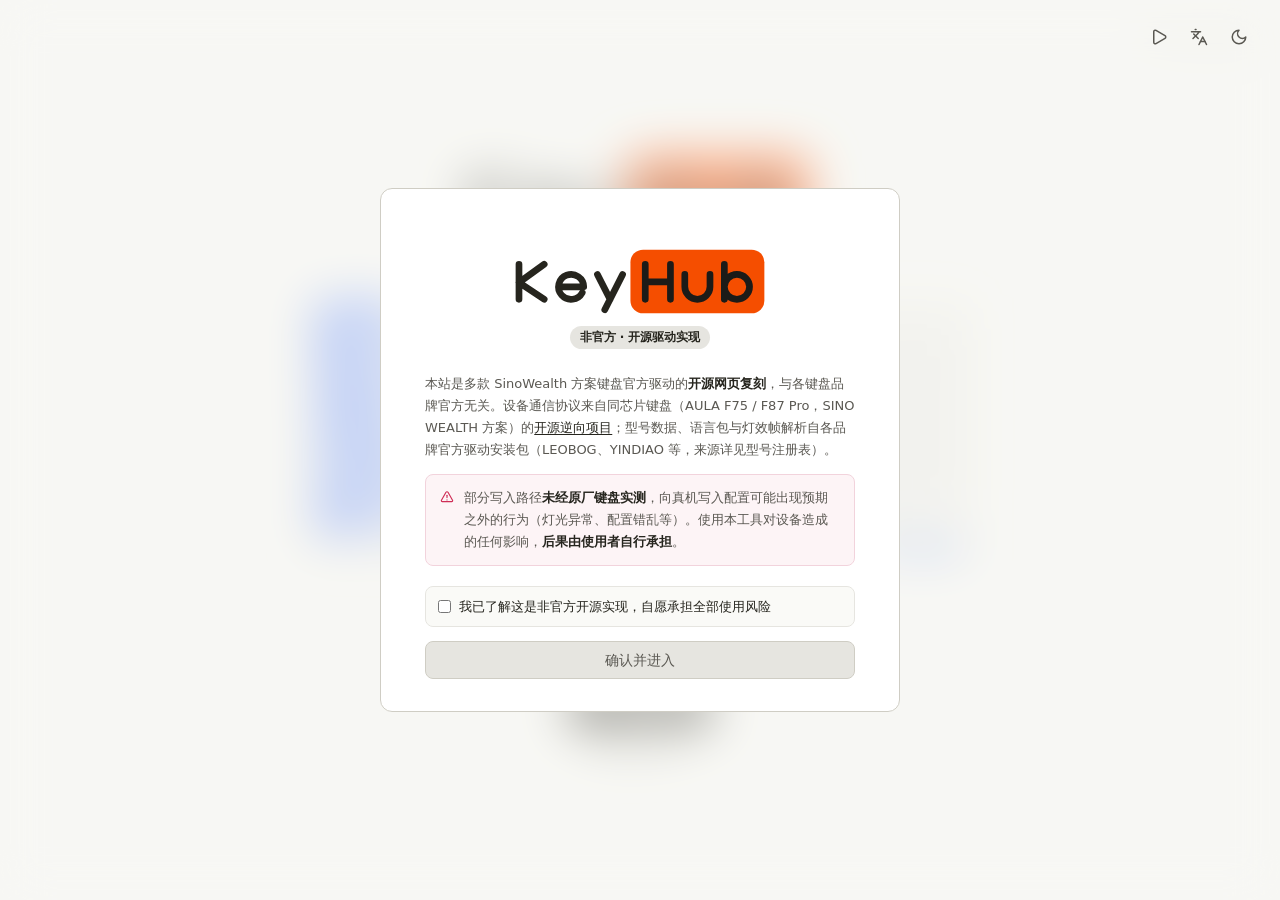
==== commit c06b6ca8: "Extract zh/en UI language packs and route all strings through t() - assets/i18n/{zh,en}.json: driver" ====
--- a/index.html
+++ b/index.html
@@ -23,9 +23,9 @@
 
 <!-- 免责声明门：开源说明 + 风险确认，确认后才能进入型号选择。
      结构与各功能弹窗统一（modal-mask 毛玻璃遮罩 + modal 卡片），确认前不提供关闭途径 -->
-<div id="gate" class="modal-mask" role="dialog" aria-modal="true" aria-label="免责声明 / Disclaimer">
+<div id="gate" class="modal-mask" role="dialog" aria-modal="true" aria-label="免责声明 / Disclaimer" data-i18n-aria="app.gate.aria">
   <div class="gate-top">
-    <button id="gate-demo" class="icon-btn" type="button" title="演示模式" aria-haspopup="dialog"></button>
+    <button id="gate-demo" class="icon-btn" type="button" title="演示模式" data-i18n-title="app.gate.demoTitle" aria-haspopup="dialog"></button>
     <div class="lang-wrap">
       <button id="gate-lang" class="icon-btn" type="button" title="Language / 语言" aria-haspopup="menu"></button>
       <div class="lang-menu" role="menu">
@@ -40,27 +40,27 @@
       <img src="assets/brand/logo-wide.svg" alt="KeyHub" class="brand-wide only-light">
       <img src="assets/brand/logo-wide-dark.svg" alt="" aria-hidden="true" class="brand-wide only-dark">
     </h1>
-    <p class="gate-badge" id="gate-badge">非官方 · 开源驱动实现</p>
+    <p class="gate-badge" id="gate-badge" data-i18n-text="app.gate.badge">非官方 · 开源驱动实现</p>
     <div class="gate-body">
-      <p id="gate-desc">本站是多款 SinoWealth 方案键盘官方驱动的<b>开源网页复刻</b>，与各键盘品牌官方无关。设备通信协议来自同芯片键盘
+      <p id="gate-desc" data-i18n-html="app.gate.desc">本站是多款 SinoWealth 方案键盘官方驱动的<b>开源网页复刻</b>，与各键盘品牌官方无关。设备通信协议来自同芯片键盘
         （AULA F75 / F87 Pro，SINO WEALTH 方案）的<a href="https://github.com/marcoslor/Aula-F87-Controller"
         target="_blank" rel="noreferrer">开源逆向项目</a>；型号数据、语言包与灯效帧解析自各品牌官方驱动安装包（LEOBOG、YINDIAO 等，来源详见型号注册表）。</p>
       <p class="gate-warn"><span data-icon="triangleAlert"></span>
-        <span id="gate-warn-text">部分写入路径<b>未经原厂键盘实测</b>，向真机写入配置可能出现预期之外的行为（灯光异常、配置错乱等）。
+        <span id="gate-warn-text" data-i18n-html="app.gate.warn">部分写入路径<b>未经原厂键盘实测</b>，向真机写入配置可能出现预期之外的行为（灯光异常、配置错乱等）。
         使用本工具对设备造成的任何影响，<b>后果由使用者自行承担</b>。</span></p>
     </div>
     <label class="gate-agree">
       <input type="checkbox" id="gate-agree">
-      <span id="gate-agree-text">我已了解这是非官方开源实现，自愿承担全部使用风险</span>
+      <span id="gate-agree-text" data-i18n-text="app.gate.agree">我已了解这是非官方开源实现，自愿承担全部使用风险</span>
     </label>
-    <button id="gate-enter" class="btn primary" disabled>确认并进入</button>
+    <button id="gate-enter" class="btn primary" disabled data-i18n-text="app.gate.enter">确认并进入</button>
   </div>
 </div>
 
 <!-- 主页：连接中心（键盘动画 + 添加新设备向导）。常驻渲染在底层，门禁页以磨砂玻璃浮于其上 -->
 <div id="welcome" class="welcome">
   <div class="welcome-top">
-    <button id="welcome-demo" class="icon-btn" type="button" title="演示模式" aria-haspopup="dialog"></button>
+    <button id="welcome-demo" class="icon-btn" type="button" title="演示模式" data-i18n-title="app.gate.demoTitle" aria-haspopup="dialog"></button>
     <div class="lang-wrap">
       <button id="welcome-lang" class="icon-btn" type="button" title="Language / 语言" aria-haspopup="menu"></button>
       <div id="lang-menu" class="lang-menu" role="menu">
@@ -72,10 +72,10 @@
   </div>
   <div class="welcome-inner">
     <div class="welcome-head">
-      <h1 class="brand-lockup">
+      <div class="brand-lockup" aria-label="KeyHub">
         <img src="assets/brand/logo-wide.svg" alt="KeyHub" class="brand-wide only-light">
         <img src="assets/brand/logo-wide-dark.svg" alt="" aria-hidden="true" class="brand-wide only-dark">
-      </h1>
+      </div>
     </div>
     <div id="conn-hero" class="conn-hero"></div>
   </div>
@@ -84,10 +84,10 @@
 <!-- 主界面 -->
 <div id="app" class="app hidden">
   <aside class="sidebar">
-    <svg class="logo" viewBox="0 0 128 128" role="img" aria-label="KeyHub" title="返回型号选择"><rect x="0" y="0" width="128" height="128" rx="28" fill="var(--mark-tile,#26251e)"/><path d="M 10.5 -21.5 L 10.5 89.5 M 10.5 36 L 89.5 -21.5 M 10.5 36 L 89.5 89.5" transform="translate(24.73 32.26) scale(0.227)" fill="none" stroke="var(--mark-key,#f7f7f4)" stroke-width="21" stroke-linecap="round" stroke-linejoin="round"/><path d="M 21 50 L 79 50 M 84.88 68.54 A 39.5 39.5 0 1 1 89.5 50" transform="translate(52.88 32.26) scale(0.227)" fill="none" stroke="var(--mark-key,#f7f7f4)" stroke-width="21" stroke-linecap="round" stroke-linejoin="round"/><path d="M 10.5 10.5 L 50 89.5 M 89.5 10.5 L 33.5 122.5" transform="translate(80.57 32.26) scale(0.227)" fill="none" stroke="var(--mark-key,#f7f7f4)" stroke-width="21" stroke-linecap="round" stroke-linejoin="round"/><rect x="19.72" y="67.96" width="88.56" height="44" rx="11" fill="var(--primary,#f54e00)"/><path d="M 10.5 -21.5 L 10.5 89.5 M 89.5 -21.5 L 89.5 89.5 M 10.5 34 L 89.5 34" transform="translate(29.72 83.27) scale(0.197)" fill="none" stroke="#1c1b18" stroke-width="21" stroke-linecap="round" stroke-linejoin="round"/><path d="M 10.5 10.5 L 10.5 50 M 89.5 50 A 39.5 39.5 0 0 1 10.5 50 M 89.5 50 L 89.5 10.5" transform="translate(54.15 83.27) scale(0.197)" fill="none" stroke="#1c1b18" stroke-width="21" stroke-linecap="round" stroke-linejoin="round"/><path d="M 10.5 -21.5 L 10.5 89.5 M 50 10.5 A 39.5 39.5 0 0 1 50 89.5 A 39.5 39.5 0 0 1 50 10.5" transform="translate(78.58 83.27) scale(0.197)" fill="none" stroke="#1c1b18" stroke-width="21" stroke-linecap="round" stroke-linejoin="round"/></svg>
+    <svg class="logo" viewBox="0 0 128 128" role="img" aria-label="KeyHub" title="返回型号选择" data-i18n-title="app.topbar.backToModels"><rect x="0" y="0" width="128" height="128" rx="28" fill="var(--mark-tile,#26251e)"/><path d="M 10.5 -21.5 L 10.5 89.5 M 10.5 36 L 89.5 -21.5 M 10.5 36 L 89.5 89.5" transform="translate(24.73 32.26) scale(0.227)" fill="none" stroke="var(--mark-key,#f7f7f4)" stroke-width="21" stroke-linecap="round" stroke-linejoin="round"/><path d="M 21 50 L 79 50 M 84.88 68.54 A 39.5 39.5 0 1 1 89.5 50" transform="translate(52.88 32.26) scale(0.227)" fill="none" stroke="var(--mark-key,#f7f7f4)" stroke-width="21" stroke-linecap="round" stroke-linejoin="round"/><path d="M 10.5 10.5 L 50 89.5 M 89.5 10.5 L 33.5 122.5" transform="translate(80.57 32.26) scale(0.227)" fill="none" stroke="var(--mark-key,#f7f7f4)" stroke-width="21" stroke-linecap="round" stroke-linejoin="round"/><rect x="19.72" y="67.96" width="88.56" height="44" rx="11" fill="var(--primary,#f54e00)"/><path d="M 10.5 -21.5 L 10.5 89.5 M 89.5 -21.5 L 89.5 89.5 M 10.5 34 L 89.5 34" transform="translate(29.72 83.27) scale(0.197)" fill="none" stroke="#1c1b18" stroke-width="21" stroke-linecap="round" stroke-linejoin="round"/><path d="M 10.5 10.5 L 10.5 50 M 89.5 50 A 39.5 39.5 0 0 1 10.5 50 M 89.5 50 L 89.5 10.5" transform="translate(54.15 83.27) scale(0.197)" fill="none" stroke="#1c1b18" stroke-width="21" stroke-linecap="round" stroke-linejoin="round"/><path d="M 10.5 -21.5 L 10.5 89.5 M 50 10.5 A 39.5 39.5 0 0 1 50 89.5 A 39.5 39.5 0 0 1 50 10.5" transform="translate(78.58 83.27) scale(0.197)" fill="none" stroke="#1c1b18" stroke-width="21" stroke-linecap="round" stroke-linejoin="round"/></svg>
     <nav id="nav" class="nav"></nav>
     <div class="sidebar-foot">
-      <button id="btn-debug" class="dbg-btn" title="HID 控制台">HID</button>
+      <button id="btn-debug" class="dbg-btn" title="HID 控制台" data-i18n-title="app.topbar.hidConsole">HID</button>
     </div>
   </aside>
 
@@ -107,9 +107,12 @@
           </div>
         </div>
         <button id="btn-theme" class="icon-btn" title="切换日/夜间模式"></button>
-        <button id="btn-back" class="icon-btn" title="返回型号选择"></button>
+        <button id="btn-back" class="icon-btn" title="返回型号选择" data-i18n-title="app.topbar.backToModels"></button>
       </div>
     </header>
+
+    <!-- 页面顶部条带位：当前未使用（空时零高度不影响布局，切页由 main.js 清空） -->
+    <section id="page-top" class="page-top"></section>
 
     <section class="kb-stage">
       <div class="kb-card"><div id="kb-view"></div></div>
@@ -122,36 +125,36 @@
 <!-- HID 控制台（专业用户调试台：监视/过滤 + 报文构造发送 + 只读探针） -->
 <div id="debug-drawer" class="debug-drawer hidden">
   <div class="dbg-head">
-    <b>HID 控制台</b>
+    <b data-i18n-text="app.topbar.hidConsole">HID 控制台</b>
     <span id="dbg-status" class="dbg-status"></span>
     <span class="dbg-flex"></span>
-    <button id="dbg-float" class="ghost-btn" title="悬浮为可拖动小窗"><span data-icon="pip"></span></button>
-    <button id="dbg-copy" class="ghost-btn" title="复制可见日志"><span data-icon="copy"></span></button>
-    <button id="dbg-dl" class="ghost-btn" title="导出完整日志（.log）"><span data-icon="download"></span></button>
-    <button id="dbg-diag" class="ghost-btn" title="导出适配诊断包（提交适配 issue 时作为附件上传）"><span data-icon="send"></span></button>
-    <button id="dbg-clear" class="ghost-btn" title="清空日志"><span data-icon="eraser"></span></button>
+    <button id="dbg-float" class="ghost-btn" title="悬浮为可拖动小窗" data-i18n-title="app.dbg.float"><span data-icon="pip"></span></button>
+    <button id="dbg-copy" class="ghost-btn" title="复制可见日志" data-i18n-title="app.dbg.copyLogTip"><span data-icon="copy"></span></button>
+    <button id="dbg-dl" class="ghost-btn" title="导出完整日志（.log）" data-i18n-title="app.dbg.dlLogTip"><span data-icon="download"></span></button>
+    <button id="dbg-diag" class="ghost-btn" title="导出适配诊断包（提交适配 issue 时作为附件上传）" data-i18n-title="app.dbg.diagTip"><span data-icon="send"></span></button>
+    <button id="dbg-clear" class="ghost-btn" title="清空日志" data-i18n-title="app.dbg.clearLogTip"><span data-icon="eraser"></span></button>
     <button id="dbg-close" class="ghost-btn"><span data-icon="x"></span></button>
   </div>
   <div class="dbg-toolbar">
     <div id="dbg-kinds" class="dbg-kinds"></div>
-    <input id="dbg-search" class="inp dbg-search" type="search" placeholder="筛选…">
-    <label class="dbg-follow"><input type="checkbox" id="dbg-follow" checked>跟随</label>
+    <input id="dbg-search" class="inp dbg-search" type="search" placeholder="筛选…" data-i18n-placeholder="app.dbg.filterPh">
+    <label class="dbg-follow"><input type="checkbox" id="dbg-follow" checked><span data-i18n-text="app.dbg.follow">跟随</span></label>
     <span id="dbg-count" class="dbg-count"></span>
   </div>
   <pre id="dbg-log" class="dbg-log"></pre>
   <div class="dbg-compose">
     <div class="dbg-row">
-      <select id="dbg-mode" class="inp dbg-sel" title="发送模式"></select>
-      <select id="dbg-target" class="inp dbg-sel" title="发送目标接口"></select>
+      <select id="dbg-mode" class="inp dbg-sel" title="发送模式" data-i18n-title="app.dbg.modeTip"></select>
+      <select id="dbg-target" class="inp dbg-sel" title="发送目标接口" data-i18n-title="app.dbg.targetTip"></select>
       <input id="dbg-input" class="inp dbg-inp" type="text" spellcheck="false" autocomplete="off">
-      <button id="dbg-send" class="btn">发送</button>
+      <button id="dbg-send" class="btn" data-i18n-text="app.dbg.send">发送</button>
     </div>
     <div class="dbg-row">
       <span id="dbg-preview" class="dbg-preview"></span>
-      <label class="dbg-follow" id="dbg-readback-wrap"><input type="checkbox" id="dbg-readback" checked>读回应答</label>
+      <label class="dbg-follow" id="dbg-readback-wrap"><input type="checkbox" id="dbg-readback" checked><span data-i18n-text="app.dbg.readBack">读回应答</span></label>
     </div>
     <div class="dbg-row">
-      <span class="dim dbg-quick-label">只读探针</span>
+      <span class="dim dbg-quick-label" data-i18n-text="app.dbg.probes">只读探针</span>
       <span id="dbg-probes" class="dbg-probes"></span>
     </div>
   </div>
--- a/css/app.css
+++ b/css/app.css
@@ -15,8 +15,8 @@
   /* Text */
   --ink: #26251e;
   --body: #5a5852;
-  --muted: #807d72;
-  --muted-soft: #a09c92;
+  --muted: #6f6e66;   /* 次级文字最低档：奶油底 4.7:1 / 白卡 5.0:1 */
+  --muted-soft: #a09c92;  /* 仅用于装饰性图形（圆点/图标），不作文字色 */
   --on-primary: #ffffff;
   /* Brand & semantic */
   --primary: #f54e00;
@@ -32,6 +32,8 @@
   --font-mono: ui-monospace, "Cascadia Mono", Consolas, "JetBrains Mono", monospace;
   /* Radius */
   --r-xs: 4px; --r-sm: 6px; --r-md: 8px; --r-lg: 12px; --r-pill: 9999px;
+  /* 主区统一容器宽：顶栏/面板内容共用同一中轴与左右缘；桌面优先，仅超宽屏才收口 */
+  --shell: 1720px;
 
   color-scheme: light;
 }
@@ -47,7 +49,7 @@
   --hairline-strong: #4d4a40;
   --ink: #e9e7de;
   --body: #b6b3a8;
-  --muted: #8b887d;
+  --muted: #949083;   /* 暖黑卡面 4.8:1 */
   --muted-soft: #6e6b61;
   --on-primary: #ffffff;
   --primary: #ff5c14;
@@ -97,6 +99,8 @@
 .btn.danger { color: var(--error); }
 .btn.danger:hover { border-color: var(--error); }
 .btn:disabled { opacity: .4; cursor: default; pointer-events: none; }
+/* 禁用的主按钮保持可读：灰底 + 正文墨色（两主题经 token 成立），不用透明度压对比 */
+.btn.primary:disabled { background: var(--surface-strong); border-color: var(--hairline-strong); color: var(--body); opacity: 1; }
 .ghost-btn {
   display: inline-flex; align-items: center; gap: 6px;
   background: none; border: none; color: var(--muted);
@@ -143,7 +147,7 @@
 .gate-card h1 .brand-wide { width: min(250px, 72%); }
 .gate-badge {
   display: inline-block;
-  font: 600 11px/1.4 var(--font-sans); letter-spacing: 0.88px; text-transform: uppercase;
+  font: 600 12px/1.4 var(--font-sans);
   padding: 3px 10px; border-radius: var(--r-pill);
   background: var(--surface-strong); color: var(--ink);
   margin-top: 12px;
@@ -234,6 +238,13 @@
 }
 .conn-cta:hover:not(:disabled) { transform: translateY(-1px); background: color-mix(in srgb, var(--ink) 86%, var(--canvas)); }
 .conn-cta:disabled { opacity: .65; cursor: default; }
+/* 空态演示入口：CTA 下方的安静文字链接（无硬件访客的完整体验路径） */
+.conn-demo-link {
+  display: inline-flex; align-items: center; gap: 5px;
+  background: none; border: none; padding: 4px 8px; cursor: pointer;
+  color: var(--muted); font: 500 13px/1.4 var(--font-sans);
+}
+.conn-demo-link:hover { color: var(--ink); }
 .conn-title { color: var(--ink); font: 600 20px/1.4 var(--font-sans); letter-spacing: -0.2px; margin-top: 28px; }
 .conn-hint { color: var(--muted); font-size: 13px; line-height: 1.7; max-width: 580px; margin-top: 8px; }
 /* 有设备态：提示跟在 CTA 后作脚注，与按钮拉开一档 */
@@ -263,13 +274,13 @@
 .dc-tag {
   flex: none; padding: 2px 8px; border-radius: var(--r-pill);
   background: var(--surface-strong); color: var(--ink);
-  font: 500 11px/1.4 var(--font-sans);
+  font: 500 12px/1.4 var(--font-sans);
 }
 /* 顶栏会话模式标签：演示会话（模拟器）显示，真机会话隐藏——与卡片演示标签同款式 */
 .tb-mode {
   flex: none; padding: 2px 8px; border-radius: var(--r-pill);
   background: var(--surface-strong); color: var(--ink);
-  font: 500 11px/1.4 var(--font-sans);
+  font: 500 12px/1.4 var(--font-sans);
 }
 .dc-x {
   display: inline-flex; align-items: center; justify-content: center;
@@ -301,7 +312,7 @@
   background: var(--card); border: 1px solid var(--hairline-strong); border-radius: var(--r-md);
 }
 .bug-head { display: flex; align-items: center; gap: 8px; padding: 7px 8px 7px 14px; border-bottom: 1px solid var(--hairline); }
-.bug-head b { color: var(--ink); font: 600 11px/1.4 var(--font-sans); letter-spacing: 0.88px; text-transform: uppercase; }
+.bug-head b { color: var(--ink); font: 600 12px/1.4 var(--font-sans); }
 .bug-log { flex: none; height: 280px; }
 .ghost-btn.on { color: var(--primary); }
 .wiz-step { margin-top: 20px; }
@@ -312,9 +323,9 @@
 }
 .step-no {
   display: inline-flex; align-items: center; justify-content: center;
-  width: 17px; height: 17px; border-radius: 50%;
+  width: 18px; height: 18px; border-radius: 50%;
   background: var(--ink); color: var(--canvas);
-  font: 600 10px/1 var(--font-sans); font-style: normal; letter-spacing: 0;
+  font: 600 11px/1 var(--font-sans); font-style: normal; letter-spacing: 0;
 }
 .wiz-models { display: grid; grid-template-columns: repeat(auto-fill, minmax(168px, 1fr)); gap: 10px; }
 .wiz-model {
@@ -393,8 +404,8 @@
 .nav-btn {
   width: 52px; height: 48px; border: none; border-radius: var(--r-md);
   background: none; color: var(--muted); cursor: pointer;
-  display: flex; flex-direction: column; align-items: center; justify-content: center; gap: 3px;
-  font: 500 10px/1 var(--font-sans);
+  display: flex; flex-direction: column; align-items: center; justify-content: center; gap: 2px;
+  font: 500 12px/1.2 var(--font-sans);
 }
 .nav-btn svg.ic { width: 18px; height: 18px; }
 .nav-btn:hover { color: var(--ink); background: var(--surface-strong); }
@@ -402,33 +413,43 @@
 .sidebar-foot { display: flex; flex-direction: column; align-items: center; gap: 8px; padding-top: 8px; }
 .dbg-btn {
   width: 52px; border: 1px solid var(--hairline); background: none; color: var(--muted);
-  border-radius: var(--r-md); font: 600 11px/1 var(--font-mono); padding: 8px 0; cursor: pointer;
+  border-radius: var(--r-md); font: 600 12px/1 var(--font-mono); padding: 8px 0; cursor: pointer;
 }
 .dbg-btn:hover, .dbg-btn.on { color: var(--ink); border-color: var(--ink); }
 
 .main { flex: 1; display: flex; flex-direction: column; min-width: 0; }
 .topbar {
   height: 56px; flex: none; display: flex; align-items: center; justify-content: space-between;
-  padding: 0 20px; border-bottom: 1px solid var(--hairline); background: var(--canvas);
+  padding: 0 max(20px, calc((100% - var(--shell)) / 2));
+  border-bottom: 1px solid var(--hairline); background: var(--canvas);
 }
 .topbar-model { display: flex; align-items: baseline; gap: 10px; }
 .topbar-model #tb-model-name { color: var(--ink); font: 600 16px/1.4 var(--font-sans); }
 .topbar-right { display: flex; align-items: center; gap: 10px; }
 
+/* 页面顶部条带：功能页可选横幅位（灯光总开关）。空时零高度，其他页布局不受影响 */
+.page-top { flex: none; padding: 10px max(20px, calc((100% - var(--shell)) / 2)) 0; }
+.page-top:empty { display: none; }
+
 /* 键盘展示卡片（ide-mockup-card 语义：白卡 + 细线 + 12px 圆角，无阴影） */
+/* 舞台定高、面板吃剩余（基准=宏页：100vh − 顶栏 56 − 面板 320）——键盘预览五个功能页一样高 */
 .kb-stage {
-  flex: 1; min-height: 0; display: flex; align-items: center; justify-content: center;
-  background: var(--canvas); position: relative; padding: 20px; overflow: auto;
-}
+  flex: none; height: calc(100vh - 376px); min-height: 0;
+  display: flex; align-items: center; justify-content: center;
+  background: var(--canvas); position: relative;
+  padding: 20px max(20px, calc((100% - var(--shell)) / 2)); overflow: auto;
+}
+/* 白卡铺满舞台当"画板垫"：键盘渲染居中其上，舞台不再随内容四周留白 */
 .kb-card {
+  width: 100%; height: 100%;
   background: var(--card);
   border: 1px solid var(--hairline);
   border-radius: var(--r-lg);
   padding: 20px;
-  max-width: 100%; max-height: 100%;
   display: flex; align-items: center; justify-content: center;
 }
 #kb-view {
+  flex: 1; width: 100%; height: 100%;
   display: flex; align-items: center; justify-content: center;
   min-height: 0;
 }
@@ -442,7 +463,7 @@
 .kkey.paint:hover { outline-color: var(--primary); }
 .kkey.fnmark::after {
   content: attr(data-fn); position: absolute; left: 50%; bottom: 1px; transform: translateX(-50%);
-  font: 600 8px/1.2 var(--font-sans); color: var(--ink); background: rgba(247,247,244,.85);
+  font: 600 11px/1.2 var(--font-sans); color: var(--ink); background: rgba(247,247,244,.85);
   padding: 0 2px; border-radius: 2px; pointer-events: none; white-space: nowrap; max-width: 100%; overflow: hidden;
 }
 .kb-hint {
@@ -452,22 +473,29 @@
 }
 
 /* ---------- 功能面板 ---------- */
+/* 舞台定高后面板吃剩余空间：内容不足的页（设置）面板内留白，内容多的页（按键/宏）内部滚动 */
 .page {
-  flex: none; height: 320px; background: var(--canvas);
+  flex: 1; min-height: 0; background: var(--canvas);
   border-top: 1px solid var(--hairline); overflow: auto;
 }
-.page-inner { padding: 16px 20px; height: 100%; display: flex; flex-direction: column; }
+.page-inner { padding: 16px max(20px, calc((100% - var(--shell)) / 2)); height: 100%; display: flex; flex-direction: column; }
 .page h3 {
-  color: var(--ink); font: 600 11px/1.4 var(--font-sans);
-  letter-spacing: 0.88px; text-transform: uppercase;
+  color: var(--ink); font: 600 12px/1.4 var(--font-sans);
   margin-bottom: 10px;
 }
 .cols { display: flex; gap: 28px; flex-wrap: wrap; min-height: 0; }
 .col { min-width: 200px; }
 .col.wide { flex: 1; }
-/* 灯光页：调节列定宽防滑条被拉长；颜色列收缩到内容宽 */
+/* 灯光页：左列=总开关+灯效列表（列高随面板固定、列表内部滚动）；
+   右侧=特效设置面板（颜色/调节/每键 RGB），固定在列表右邻。
+   颜色列收缩到内容宽；调节列吃掉面板余宽（滑条限长），右缘不留空洞 */
+.light-cols { flex: 1; min-height: 0; flex-wrap: nowrap; }
+.light-cols .fx-col { display: flex; flex-direction: column; gap: 8px; flex: none; width: 200px; min-height: 0; height: 100%; }
+.light-cols .fx-list { flex: 1; min-height: 0; max-height: none; width: 100%; }
+.light-settings { display: flex; gap: 28px; flex-wrap: wrap; flex: 1; min-width: 0; align-content: flex-start; }
 .light-cols .col-color { flex: none; min-width: 0; }
-.light-cols .col-adjust { flex: none; width: 300px; min-width: 0; }
+.light-cols .col-adjust { flex: 1; min-width: 0; }
+.light-cols .slider-row input[type="range"] { max-width: 460px; }
 
 /* 灯效列表 */
 .fx-list { display: flex; flex-direction: column; gap: 2px; max-height: 250px; overflow: auto; width: 176px; }
@@ -507,6 +535,24 @@
 .switch:checked::after { transform: translateX(14px); }
 .switch:focus-visible { outline: 2px solid var(--ink); outline-offset: 2px; }
 
+/* 灯光页 · 灯光总开关：特效列顶部的紧凑卡片，先开灯才能设特效 */
+.light-master {
+  display: flex; align-items: center; gap: 8px;
+  padding: 7px 10px;
+  border: 1px solid var(--hairline-strong); border-radius: var(--r-sm);
+  background: var(--card); cursor: pointer;
+}
+.light-master:hover { border-color: var(--hairline-strong); background: var(--canvas-soft); }
+.light-master.on { border-color: var(--primary); }
+.light-master .lm-icon { display: flex; color: var(--muted-soft); }
+.light-master.on .lm-icon { color: var(--primary); }
+.light-master .lm-text { flex: 1; min-width: 0; }
+.light-master .lm-title { font: 600 12px/1.3 var(--font-sans); color: var(--ink); }
+.light-master .lm-sub { font: 400 11px/1.3 var(--font-sans); color: var(--muted); }
+/* 开关用标准尺寸（.switch 默认 34×20），不再放大 */
+/* 灯光关闭：灯效列表与设置面板锁定；总开关在列顶仍可点（重新开灯） */
+.light-cols.gated .fx-list, .light-cols.gated .light-settings { opacity: .35; pointer-events: none; }
+
 /* 选项卡 */
 .tabs { display: flex; gap: 2px; margin-bottom: 10px; flex-wrap: wrap; }
 .tab {
@@ -518,7 +564,7 @@
 .tab:focus-visible { outline: 2px solid var(--ink); outline-offset: 2px; }
 
 /* 按键功能面板 */
-.assign-grid { display: grid; grid-template-columns: repeat(auto-fill, minmax(74px, 1fr)); gap: 4px; max-height: 190px; overflow: auto; padding-right: 4px; }
+.assign-grid { display: grid; grid-template-columns: repeat(auto-fill, minmax(74px, 1fr)); gap: 4px; flex: 1; min-height: 0; align-content: start; overflow: auto; padding-right: 4px; }
 .assign-key {
   padding: 6px 2px; text-align: center; font-size: 12px; border-radius: var(--r-sm);
   background: var(--card); border: 1px solid var(--hairline); cursor: pointer; color: var(--ink);
@@ -527,7 +573,6 @@
 .assign-key.on { background: var(--ink); border-color: var(--ink); color: var(--canvas); }
 /* 按键页单列布局：标题行（层标签+操作）/ 分类标签行（右侧当前选择）/ 全宽网格 */
 .keys-head { display: flex; align-items: center; gap: 8px; flex-wrap: wrap; }
-.keys-head h3 { margin-bottom: 0; }
 .keys-head .tabs { margin-bottom: 0; }
 .keys-sub { display: flex; align-items: center; gap: 12px; margin-bottom: 8px; }
 .keys-sub .tabs { margin-bottom: 0; flex: 1; min-width: 0; }
@@ -562,15 +607,15 @@
 /* 设备设置 */
 .set-grid {
   display: grid; grid-template-columns: repeat(3, 1fr);
-  gap: 20px; flex: 1; align-content: center; /* 撑满面板高度并垂直居中，吃掉底部死空间 */
+  gap: 20px; align-content: start; align-items: start; /* 面板高度自撑：卡片按自然高度，不再拉伸对齐 */
 }
 /* 三卡片：窄窗口直接单列，避免 2+1 孤行 */
 @media (max-width: 1020px) { .set-grid { grid-template-columns: 1fr; } }
 .set-card { background: var(--card); border: 1px solid var(--hairline); border-radius: var(--r-lg); padding: 18px 20px; }
 .set-card h4 {
   display: flex; align-items: center; gap: 7px;
-  color: var(--ink); font: 600 11px/1.4 var(--font-sans);
-  letter-spacing: 0.88px; text-transform: uppercase; margin-bottom: 12px;
+  color: var(--ink); font: 600 12px/1.4 var(--font-sans);
+  margin-bottom: 12px;
 }
 .set-card h4 svg.ic { color: var(--muted); }
 .kv { display: flex; justify-content: space-between; align-items: center; gap: 8px; font-size: 13px; padding: 5px 0; }
@@ -578,6 +623,13 @@
 .kv span:last-child { color: var(--ink); text-align: right; }
 .kv .v-mono { font: 500 12px/1.5 var(--font-mono); letter-spacing: -0.2px; }
 .kv .btn { min-height: 26px; padding: 3px 10px; font-size: 12px; }
+/* 固件版本兜底：WebUSB 授权缺失时「未查询」本身可点（首次点击弹一次授权窗，之后全自动） */
+.fw-lazy {
+  background: none; border: none; padding: 0; cursor: pointer;
+  color: var(--muted); font: inherit;
+  border-bottom: 1px dashed var(--muted-soft);
+}
+.fw-lazy:hover { color: var(--ink); border-bottom-color: var(--muted); }
 /* 连接状态药丸：灰点=演示模式，绿点=真机已连接 */
 .kv-pill { display: inline-flex; align-items: center; gap: 6px; white-space: nowrap; }
 .kv-pill::before { content: ''; width: 7px; height: 7px; border-radius: 50%; background: var(--muted-soft); flex: none; }
@@ -596,7 +648,7 @@
   display: flex; flex-direction: column; z-index: 50;
 }
 .dbg-head { display: flex; align-items: center; gap: 10px; padding: 8px 16px; border-bottom: 1px solid var(--hairline); }
-.dbg-head b { color: var(--ink); font: 600 11px/1.4 var(--font-sans); letter-spacing: 0.88px; text-transform: uppercase; }
+.dbg-head b { color: var(--ink); font: 600 12px/1.4 var(--font-sans); }
 .dbg-head .dbg-flex { flex: 1; }
 /* 连接状态徽标 */
 .dbg-status { display: flex; align-items: center; gap: 6px; min-width: 0; overflow: hidden; }
@@ -627,7 +679,7 @@
 .dbg-search { width: 130px; min-height: 24px; padding: 2px 8px; font-size: 12px; }
 .dbg-follow { display: flex; align-items: center; gap: 4px; font-size: 12px; color: var(--muted); cursor: pointer; white-space: nowrap; }
 .dbg-follow input { accent-color: var(--primary); }
-.dbg-count { margin-left: auto; font: 400 11px var(--font-mono); color: var(--muted-soft); white-space: nowrap; }
+.dbg-count { margin-left: auto; font: 400 12px var(--font-mono); color: var(--muted); white-space: nowrap; }
 /* 日志区（六个级别的方向/语义配色） */
 .dbg-log { flex: 1; overflow: auto; padding: 8px 16px; font: 400 12px/1.7 var(--font-mono); color: var(--body); user-select: text; white-space: pre-wrap; background: var(--canvas-soft); }
 .dbg-log .tx { color: var(--primary); }
@@ -664,6 +716,12 @@
   padding: 9px 18px; border-radius: var(--r-md); z-index: 99; font-size: 13px;
 }
 .toast.err { border-color: var(--error); color: var(--error); }
+/* 长驻 toast（排障指引）：限宽可换行 + × 关闭 */
+.toast.sticky { max-width: min(680px, 88vw); display: flex; align-items: center; text-align: left; }
+.toast .toast-x { flex: none; margin-left: 14px; width: 20px; height: 20px; padding: 0;
+  border: 0; background: none; color: inherit; font-size: 14px; line-height: 1;
+  cursor: pointer; opacity: .65; }
+.toast .toast-x:hover { opacity: 1; }
 /* 弹窗遮罩：与门禁页同款高斯模糊毛玻璃（画布色调 + blur），不支持 backdrop-filter 时退回压暗 */
 .modal-mask {
   position: fixed; inset: 0; z-index: 60;
@@ -688,34 +746,54 @@
 ::-webkit-scrollbar-track { background: transparent; }
 
 /* ---------- 屏幕页（K65 等带屏型号） ---------- */
-/* 竖屏画布（9:16）需要纵向空间：本页允许面板比默认 320px 高，键盘区 flex 收缩让位 */
-.page.scr-tall { height: clamp(340px, 56vh, 540px); }
-/* 显式 row：根节点同时带 .page-inner（其 flex-direction:column 会把整页排成纵向，
-   编辑卡被拉满整行、右列被挤溢出），此处必须覆写回横向两栏 */
-.scr-page { display: flex; flex-direction: row; gap: 16px; flex: 1; min-height: 0; }
-/* 编辑卡只包住竖屏画布（贴住 9:16 比例），不再横向铺满整页 */
+/* 画布（9:16 竖屏）进驻键盘舞台左侧（.scr-mode）：舞台高度与其它页一致；
+   面板与舞台镜像：左列帧序列时间线+动作（吃余宽，时间线尽量长），右列工具+图层卡（定宽） */
+.scr-page { display: flex; flex-direction: row; gap: 14px; flex: 1; min-height: 0; position: relative; }
+.kb-stage.scr-mode { gap: 14px; }
+.kb-stage.scr-mode .kb-card { flex: 1; width: auto; }
+/* 编辑卡只包画布（贴住 9:16 比例），落笔空间最大化 */
 .scr-editor {
-  flex: none; height: 100%; min-height: 0; display: flex; flex-direction: column;
-  background: var(--card); border: 1px solid var(--hairline); border-radius: var(--r-lg); padding: 12px 14px;
-}
-.scr-head { display: flex; align-items: baseline; gap: 10px; flex-wrap: wrap; }
-.scr-head h3 { margin: 0; }
-.scr-dim { color: var(--muted); font: 400 11px var(--font-mono); white-space: nowrap; }
-.scr-toolbar { display: flex; align-items: center; gap: 4px; margin: 10px 0 12px; flex-wrap: wrap; row-gap: 6px; }
+  flex: none; width: 322px; height: 100%; min-height: 0; display: flex; flex-direction: column;
+  background: var(--card); border: 1px solid var(--hairline); border-radius: var(--r-lg); padding: 10px;
+  position: relative;
+}
+/* 无线门控遮罩：2.4G 会话无 feat520 数据通道，屏幕功能整体停用——玻璃层盖住页面
+   与舞台画布（编辑也拦，防止做到一半才发现写不进键盘）；并回有线接口即由 JS 揭开 */
+.scr-gate { position: absolute; inset: 0; z-index: 6; border-radius: var(--r-lg);
+  display: flex; flex-direction: column; align-items: center; justify-content: center; gap: 10px;
+  text-align: center; padding: 24px;
+  background: rgba(38,37,30,.5);
+  background: color-mix(in srgb, var(--canvas) 60%, transparent);
+  -webkit-backdrop-filter: blur(14px) saturate(1.1); backdrop-filter: blur(14px) saturate(1.1); }
+.scr-gate b { color: var(--ink); font: 600 15px/1.4 var(--font-sans); }
+.scr-gate .dim { max-width: 430px; }
+.scr-gate svg { color: var(--muted); } /* 插头图标压一档，与提示卡的静音语气一致 */
+/* 画布区简短版遮罩（完整提示卡在页面区，避免两处重复长文案） */
+.scr-gate-ed { position: absolute; inset: 10px; z-index: 6; border-radius: var(--r-md);
+  display: flex; flex-direction: column; align-items: center; justify-content: center; gap: 8px;
+  color: var(--muted); font-size: 12px;
+  background: rgba(38,37,30,.5);
+  background: color-mix(in srgb, var(--canvas) 60%, transparent);
+  -webkit-backdrop-filter: blur(10px); backdrop-filter: blur(10px); }
+/* 尺寸/帧号悬浮章：信息叠在画布上，不占画布外的纵向空间 */
+.scr-dim { position: absolute; top: 8px; right: 8px; padding: 2px 8px; border-radius: var(--r-pill);
+  background: rgba(0,0,0,.55); color: rgba(255,255,255,.92); font: 400 11px var(--font-mono);
+  white-space: nowrap; pointer-events: none; }
+/* 工具两行（在右列控制卡内）：画板工具+撤销重做 / 块大小+调色板 */
+.scr-toolbar { display: flex; align-items: center; gap: 4px; flex-wrap: wrap; row-gap: 6px; }
 /* 工具组之间的细分隔 */
 .scr-tsep { width: 1px; height: 20px; background: var(--hairline); margin: 0 3px; }
 /* 调色板行：预设色板 + 自定义取色 */
 .scr-colors { display: flex; align-items: center; gap: 8px; }
+.scr-colors .color-well { width: 34px; height: 26px; }
 .scr-swatches { display: flex; gap: 3px; flex-wrap: wrap; }
 .scr-swatch { width: 18px; height: 18px; border-radius: var(--r-xs);
   border: 1px solid rgba(128,128,128,.55); cursor: pointer; padding: 0; }
 .scr-swatch.on { outline: 2px solid var(--ink); outline-offset: 1px; }
-/* 屏幕页下拉 / 字号（与 .scr-txt 同族观感） */
+/* 像素画块大小下拉 */
 .scr-sel { height: 30px; padding: 0 4px; max-width: 170px; border: 1px solid var(--hairline-strong);
   border-radius: var(--r-md); background: var(--card); color: var(--ink); font-size: 12px; cursor: pointer; }
-.scr-sz { width: 54px; height: 30px; padding: 0 6px; border: 1px solid var(--hairline-strong);
-  border-radius: var(--r-md); background: var(--card); color: var(--ink); font: 400 12px var(--font-mono); }
-.scr-cvwrap { flex: 1; min-height: 0; display: flex; align-items: center; justify-content: center; }
+.scr-cvwrap { flex: 1; min-height: 0; position: relative; display: flex; align-items: center; justify-content: center; }
 .scr-canvas { display: block; height: 100%; width: auto; max-width: 100%; image-rendering: pixelated;
   border-radius: var(--r-md); background: #000; cursor: crosshair; touch-action: none; }
 .scr-tools { display: flex; gap: 4px; }
@@ -723,57 +801,107 @@
   border: 1px solid var(--hairline); background: var(--card); color: var(--body); cursor: pointer; }
 .scr-tool:hover { background: var(--canvas-soft); }
 .scr-tool.on { background: var(--ink); border-color: var(--ink); color: var(--canvas); }
-.scr-bgbtn { height: 28px; padding: 0 10px; border-radius: var(--r-sm); border: 1px solid var(--hairline);
-  background: var(--card); color: var(--body); font-size: 12px; cursor: pointer; }
-.scr-bgbtn:hover { background: var(--canvas-soft); }
-/* 右侧工作列：帧内容操作 / 帧序列 / 烧录 */
+.scr-tool:disabled { opacity: .4; cursor: default; pointer-events: none; }
+/* ---------- 左列：帧序列胶片栏 + 动作（吃余宽）｜右列：工具+图层卡（定宽） ---------- */
 .scr-side { flex: 1; min-width: 0; min-height: 0; display: flex; flex-direction: column; gap: 10px; }
-.scr-ops { display: flex; align-items: center; gap: 8px; flex-wrap: wrap; }
-/* 文字行的第二行：字体选择 + 字号 + 删除自定义字体 */
-.scr-ops-row { display: flex; align-items: center; gap: 6px; flex-basis: 100%; }
-.scr-txt { flex: 0 1 260px; min-width: 120px; height: 30px; padding: 0 10px;
-  border: 1px solid var(--hairline-strong); border-radius: var(--r-md); background: var(--card); color: var(--ink); font-size: 13px; }
-.scr-frames { flex: 1; min-height: 0; display: flex; flex-direction: column; }
-.scr-frames-head { display: flex; align-items: baseline; gap: 10px; }
-.scr-frames-head h3 { margin-bottom: 8px; }
+.scr-page > .scr-panel { flex: none; width: 400px; overflow-y: auto; }
+.scr-panel { background: var(--card); border: 1px solid var(--hairline); border-radius: var(--r-lg);
+  padding: 10px 12px; display: flex; flex-direction: column; gap: 8px; }/* 小节分隔：标签 + 延伸细线 */
+.scr-sep { display: flex; align-items: center; gap: 8px; margin: 2px 0; }
+.scr-sep::after { content: ''; flex: 1; height: 1px; background: var(--hairline); }
+.scr-rowlbl { display: inline-flex; align-items: center; gap: 5px; flex: none; cursor: help;
+  color: var(--muted); font: 600 12px/1.4 var(--font-sans); }
+/* 图层行：眼睛 + 图标 + 名称 + 状态 + 动作（动作靠右） */
+.scr-layer { display: flex; align-items: center; gap: 7px; padding: 2px 0; }
+.scr-layer + .scr-layer { border-top: 1px solid var(--hairline-soft); }
+.scr-layer-ic { display: grid; place-items: center; width: 20px; flex: none; color: var(--muted); }
+.scr-layer-main { flex: 1; min-width: 0; display: flex; align-items: baseline; gap: 8px; white-space: nowrap; }
+.scr-layer-name { color: var(--ink); font: 600 12.5px/1.4 var(--font-sans); }
+/* 眼睛开关：隐藏的图层不参与合成与烧录 */
+.scr-eye { display: grid; place-items: center; width: 24px; height: 24px; flex: none;
+  border: none; border-radius: var(--r-xs); background: none; color: var(--muted); cursor: pointer; }
+.scr-eye:hover { color: var(--ink); background: var(--canvas-soft); }
+.scr-eye.off { color: var(--muted-soft); }
+/* 紧凑动作按钮（图层行 / 文字条目用） */
+.scr-mini { display: inline-flex; align-items: center; justify-content: center; gap: 4px; height: 24px; padding: 0 8px;
+  border: 1px solid var(--hairline-strong); border-radius: var(--r-sm); background: var(--card); color: var(--ink);
+  font: 500 12px/1 var(--font-sans); cursor: pointer; white-space: nowrap; }
+.scr-mini:hover { border-color: var(--ink); }
+.scr-mini:disabled { opacity: .4; cursor: default; pointer-events: none; }
+.scr-mini.ghost { border-color: transparent; background: none; color: var(--muted); }
+.scr-mini.ghost:hover { border-color: var(--hairline); background: var(--canvas-soft); color: var(--ink); }
+
+/* GIF 导入模式选择弹层：三卡并排，预览画布即该模式的真实缩放效果 */
+.scr-gmodal { width: min(520px, 94vw); }
+.scr-gms { display: grid; grid-template-columns: repeat(3, 1fr); gap: 10px; margin-top: 14px; }
+.scr-gm {
+  display: flex; flex-direction: column; align-items: center; gap: 3px;
+  padding: 10px 6px 9px; cursor: pointer;
+  background: var(--canvas-soft); border: 1px solid var(--hairline); border-radius: var(--r-md);
+  font-family: inherit;
+}
+.scr-gm canvas { width: 54px; height: auto; border-radius: var(--r-xs); background: #000; }
+.scr-gm b { color: var(--ink); font: 600 13px/1.5 var(--font-sans); }
+.scr-gm span { color: var(--muted); font-size: 11px; line-height: 1.5; text-align: center; }
+.scr-gm:hover { border-color: var(--hairline-strong); }
+.scr-gm.on { border-color: var(--ink); outline: 1px solid var(--ink); background: var(--card); }
+
+/* 文字条目行：内容 / 字体 / 字号 / 颜色行内编辑；多条时内部滚动，不把右列撑高 */
+.scr-texts { display: flex; flex-direction: column; gap: 5px; max-height: 168px; overflow-y: auto;
+  overscroll-behavior: contain; padding: 0 2px; }
+.scr-text-item { display: flex; align-items: center; gap: 4px; }
+.scr-tin { flex: 1; min-width: 50px; height: 26px; padding: 0 8px; border: 1px solid var(--hairline-strong);
+  border-radius: var(--r-sm); background: var(--card); color: var(--ink);
+  font: 400 12.5px/1.4 var(--font-sans); outline: none; user-select: text; }
+.scr-tin:focus { border-color: var(--ink); }
+.scr-tsel { height: 26px; max-width: 92px; padding: 0 2px; border: 1px solid var(--hairline-strong);
+  border-radius: var(--r-sm); background: var(--card); color: var(--ink); font: 400 12px var(--font-sans); cursor: pointer; }
+.scr-tsz { width: 40px; height: 26px; padding: 0 4px; border: 1px solid var(--hairline-strong);
+  border-radius: var(--r-sm); background: var(--card); color: var(--ink); font: 400 12px var(--font-mono); user-select: text; }
+.scr-tcol { width: 26px; height: 26px; flex: none; }
+.scr-text-foot { font-size: 11.5px; }
+.scr-text-foot .scr-mini { height: 22px; margin-top: 1px; }
+/* 帧序列：画布右侧的横向胶片栏（剪辑时间线式），单行横向滚动——帧再多也不吃纵向空间 */
+.scr-frames { flex: none; display: flex; flex-direction: column; gap: 6px; min-width: 0; }
+.scr-frames-head { display: flex; align-items: center; gap: 8px; flex-wrap: wrap; row-gap: 6px; }
+.scr-frames-head h3 { margin: 0; }
+.scr-frames-head .scr-tool { width: 26px; height: 26px; }
 .scr-cnt { color: var(--muted); font: 400 11px var(--font-mono); }
-.scr-strip { flex: 1; min-height: 0; overflow-y: auto; overscroll-behavior: contain;
-  display: flex; flex-wrap: wrap; gap: 8px; align-content: flex-start; }
-.scr-frame { width: 64px; flex: none; border: 1px solid var(--hairline); border-radius: var(--r-md); padding: 4px;
-  cursor: pointer; background: var(--card); }
+.scr-fms { width: 58px; height: 26px; padding: 0 5px; border: 1px solid var(--hairline-strong);
+  border-radius: var(--r-sm); background: var(--card); color: var(--ink); font: 400 12px var(--font-mono); user-select: text; }
+.scr-strip { display: flex; flex-wrap: nowrap; gap: 6px; overflow-x: auto; overflow-y: hidden;
+  overscroll-behavior-x: contain; padding-bottom: 2px; }
+.scr-frame { position: relative; width: 44px; flex: none; padding: 2px; cursor: pointer;
+  border: 1px solid var(--hairline); border-radius: var(--r-sm); background: var(--card); }
 .scr-frame:hover { background: var(--canvas-soft); }
 .scr-frame.on { border-color: var(--primary); }
 .scr-frame canvas { display: block; width: 100%; image-rendering: pixelated; background: #000; border-radius: var(--r-xs); }
-/* 帧操作分两行：ms 占满一行，复制/删除一行——64px 卡片放不下横排 */
-.scr-frame-ops { display: flex; flex-direction: column; gap: 3px; margin-top: 4px; }
-.scr-op-row { display: flex; gap: 3px; }
-.scr-ms { width: 100%; min-width: 0; height: 20px; padding: 0 3px; border: 1px solid var(--hairline);
-  border-radius: var(--r-xs); font: 400 10px var(--font-mono); background: var(--card); color: var(--ink); }
-.scr-op { display: grid; place-items: center; width: 20px; height: 20px; flex: none; border: none;
-  border-radius: var(--r-xs); background: transparent; color: var(--muted); cursor: pointer; }
-.scr-op:hover { background: var(--canvas-soft); color: var(--ink); }
-.scr-add { display: flex; align-items: center; justify-content: center; gap: 5px; width: 64px; min-height: 64px;
-  border: 1px dashed var(--hairline-strong); border-radius: var(--r-md); background: transparent;
-  color: var(--muted); font-size: 12px; cursor: pointer; }
+.scr-frame-no { position: absolute; top: 4px; left: 4px; padding: 0 3px; border-radius: 3px;
+  background: rgba(0,0,0,.62); color: #fff; font: 600 11px/1.5 var(--font-mono); pointer-events: none; }
+.scr-frame-ms { display: block; text-align: center; margin-top: 2px;
+  color: var(--muted); font: 400 11px/1.4 var(--font-mono); pointer-events: none; }
+.scr-add { display: flex; align-items: center; justify-content: center; width: 40px; flex: none;
+  border: 1px dashed var(--hairline-strong); border-radius: var(--r-sm); background: transparent;
+  color: var(--muted); cursor: pointer; }
 .scr-add:hover { color: var(--ink); background: var(--canvas-soft); }
-.scr-warn { padding: 8px 12px; border-radius: var(--r-md); background: var(--canvas-soft);
-  color: var(--muted); font-size: 12px; line-height: 1.55; }
 .scr-actions { display: flex; gap: 8px; align-items: center; }
-.scr-prog { flex: 1; height: 4px; border-radius: var(--r-pill); background: var(--hairline); overflow: hidden; }
+/* 烧录进度：百分比+倒计时文案（tabular-nums 防数字跳动）+ 细条，仅在烧录时占位 */
+.scr-prog { flex: 1; min-width: 0; display: flex; gap: 8px; align-items: center; }
+.scr-prog-txt { flex: none; color: var(--muted); font-size: 12px; white-space: nowrap; font-variant-numeric: tabular-nums; }
+.scr-prog-track { flex: 1; min-width: 40px; height: 4px; border-radius: var(--r-pill); background: var(--hairline); overflow: hidden; }
 .scr-prog-bar { height: 100%; width: 0; background: var(--primary); border-radius: var(--r-pill); transition: width .15s; }
-.scr-dbg { display: flex; gap: 6px; align-items: center; }
-.scr-dbg-lbl { color: var(--ink); font: 600 11px/1.4 var(--font-sans); letter-spacing: .88px; text-transform: uppercase; }
-.scr-dbg-inp { width: 52px; height: 26px; padding: 0 6px; border: 1px solid var(--hairline-strong);
-  border-radius: var(--r-md); background: var(--card); color: var(--ink); font: 400 12px var(--font-mono); }
-.scr-dbg-note { flex: 1; min-width: 0; overflow: hidden; text-overflow: ellipsis; white-space: nowrap;
-  color: var(--muted); font-size: 12px; }
-/* 窄窗口回退：编辑卡与工作列上下叠放，画布按固有尺寸展示 */
+/* 断点续传条：仅烧录中断后出现，一行警示 + 一键收尾（参数自动带入，无需解释文案） */
+.scr-resume { display: flex; gap: 8px; align-items: center; padding: 6px 10px;
+  border: 1px solid var(--hairline-strong); border-left: 3px solid var(--warn);
+  border-radius: var(--r-md); background: var(--canvas-soft); }
+.scr-resume svg.ic { color: var(--warn); flex: none; }
+.scr-resume-txt { flex: 1; min-width: 0; color: var(--ink); font-size: 12.5px; white-space: nowrap; overflow: hidden; text-overflow: ellipsis; }
+/* 窄窗口回退：两栏改上下叠放，画布按固有尺寸展示；胶片栏照常横向滚动 */
 @media (max-width: 880px) {
   .scr-page { flex-direction: column; }
   .scr-editor { width: 100%; height: auto; }
   .scr-cvwrap { flex: none; }
-  .scr-canvas { height: auto; max-height: 56vh; }
-  .scr-strip { max-height: 180px; }
+  .scr-canvas { height: auto; max-height: 48vh; }
 }
 /* 本页控件统一可见焦点（遵循 :focus-visible 规范，不影响鼠标点击） */
 .scr-page :is(button, input):focus-visible { outline: 2px solid var(--ink); outline-offset: 1px; }
